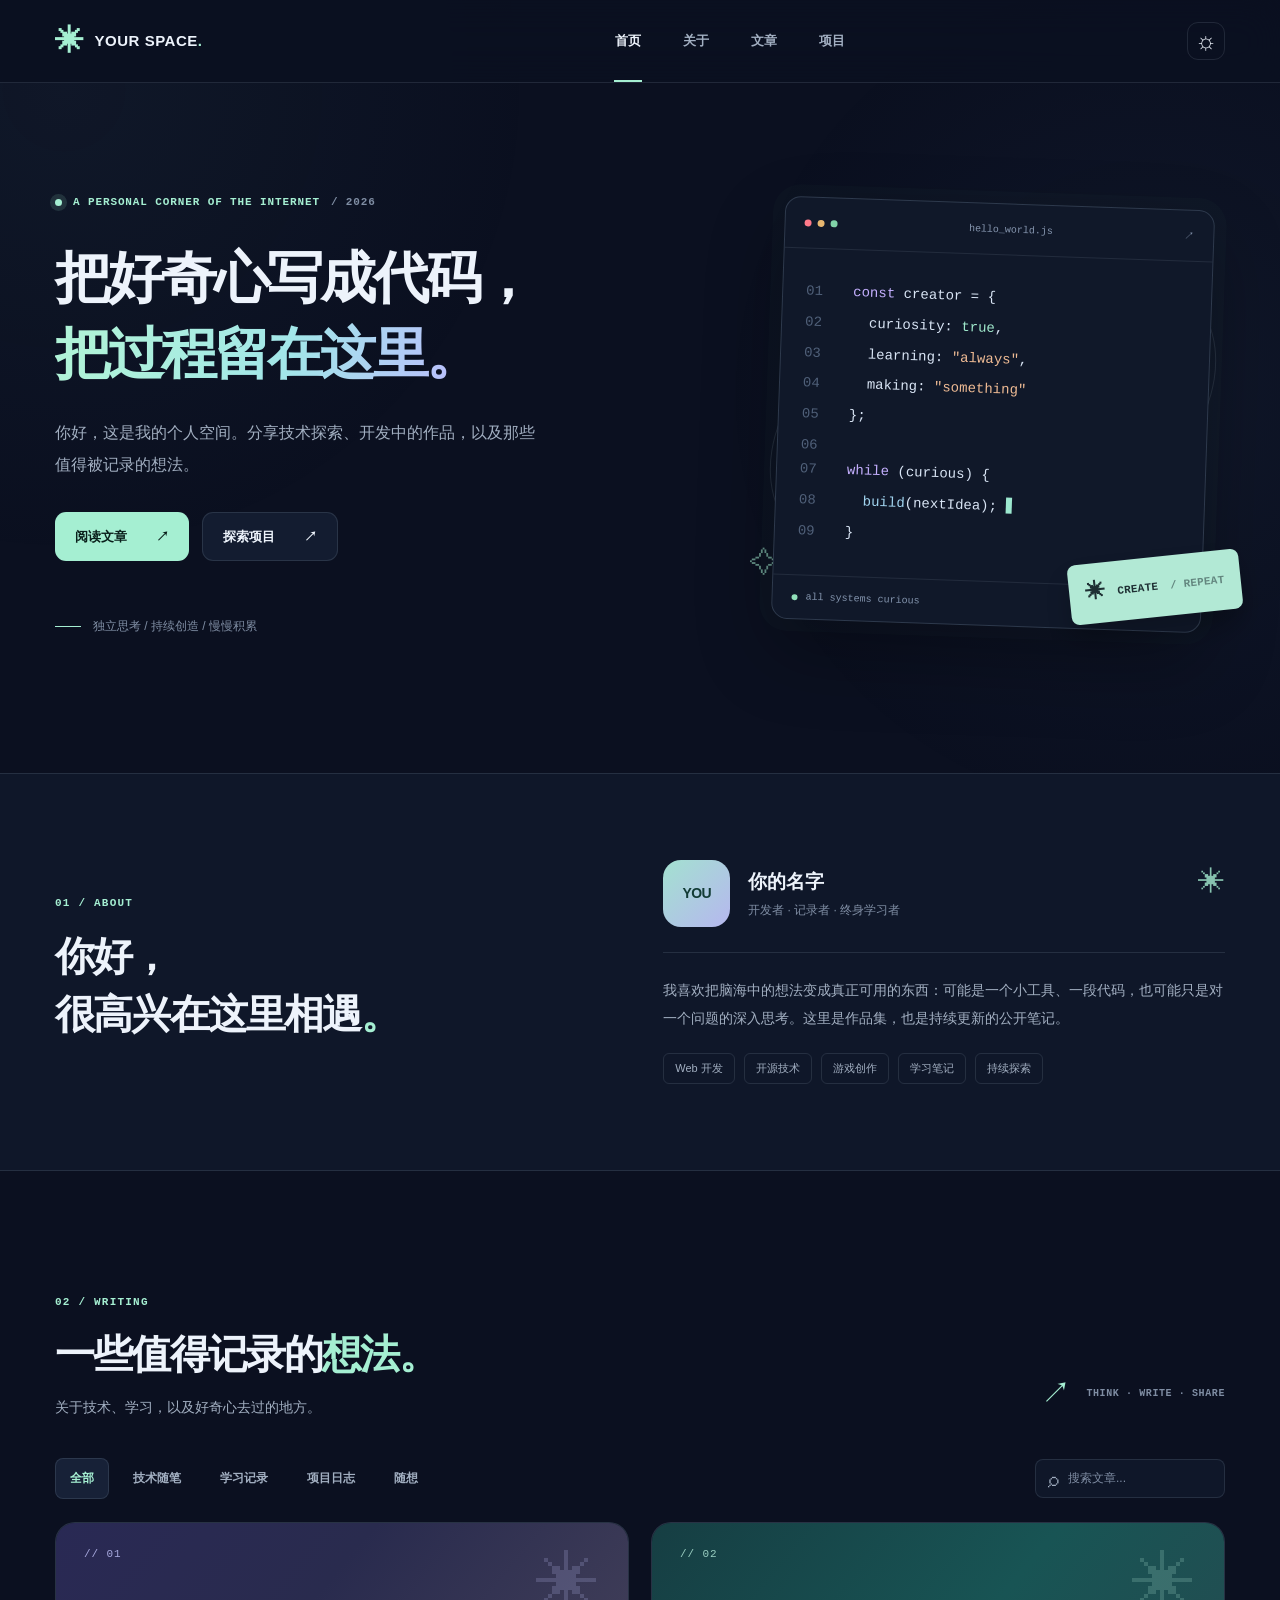
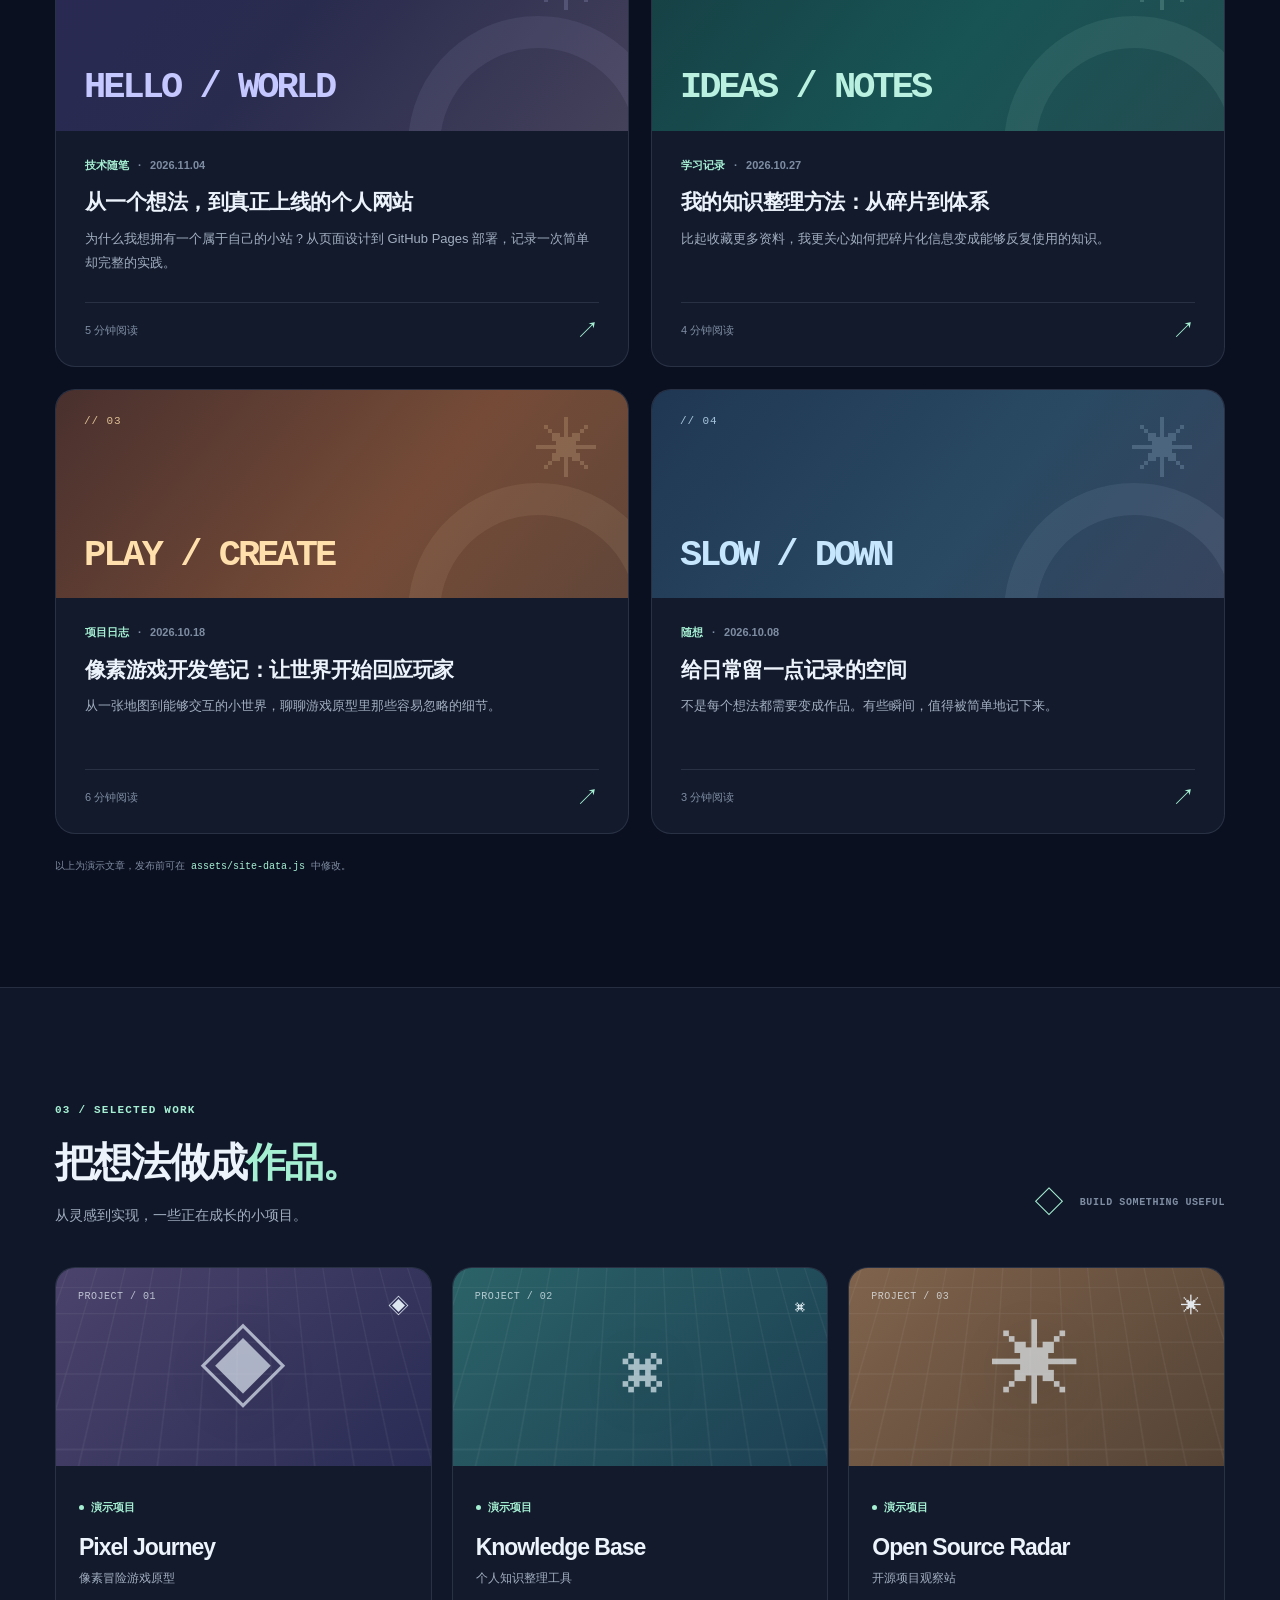
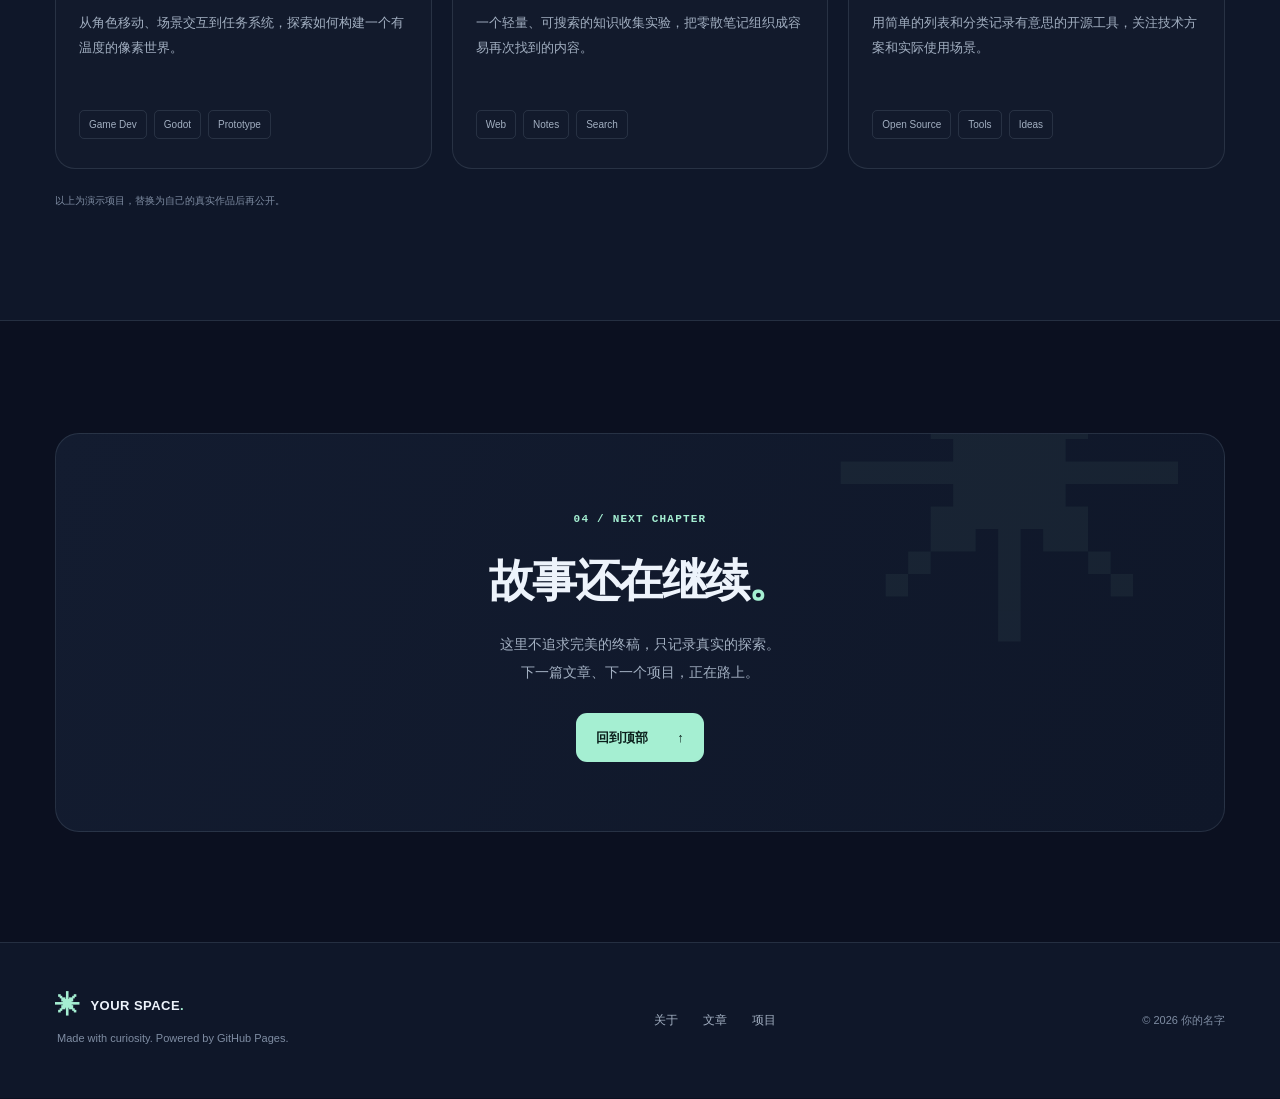
==== index.html @ 2d946878 "Add blog source: index.html" ====
<!doctype html>
<html lang="zh-CN">
<head>
  <meta charset="utf-8">
  <meta name="viewport" content="width=device-width, initial-scale=1">
  <meta name="theme-color" content="#0b1020">
  <meta name="description" content="一个记录技术、项目和日常灵感的个人空间。">
  <title>个人空间 · 记录想法与作品</title>
  <link rel="icon" type="image/svg+xml" href="./favicon.svg">
  <link rel="stylesheet" href="./assets/style.css">
  <script src="./assets/site-data.js" defer></script>
  <script src="./assets/app.js" defer></script>
</head>
<body data-page="home">
  <div class="background-noise" aria-hidden="true"></div>
  <a class="skip-link" href="#main">跳转到内容</a>
  <header class="site-header">
    <div class="container header-inner">
      <a class="brand" href="./" aria-label="返回首页"><span class="brand-mark" aria-hidden="true">✳</span><span data-brand>YOUR SPACE</span><span class="brand-dot">.</span></a>
      <nav class="desktop-nav" aria-label="主导航">
        <a href="#home" class="nav-link active">首页</a>
        <a href="#about" class="nav-link">关于</a>
        <a href="#articles" class="nav-link">文章</a>
        <a href="#projects" class="nav-link">项目</a>
      </nav>
      <div class="header-actions">
        <button class="icon-button theme-toggle" type="button" aria-label="切换深浅主题" title="切换主题"><span class="theme-icon">☼</span></button>
        <button class="icon-button mobile-menu-toggle" type="button" aria-label="展开菜单" aria-expanded="false" aria-controls="mobile-nav"><span class="menu-icon">☰</span></button>
      </div>
    </div>
    <nav class="mobile-nav" id="mobile-nav" aria-label="移动导航" hidden>
      <a href="#home">首页</a><a href="#about">关于</a><a href="#articles">文章</a><a href="#projects">项目</a>
    </nav>
  </header>

  <main id="main">
    <section class="hero container" id="home" aria-labelledby="hero-title">
      <div class="hero-copy">
        <div class="eyebrow"><span class="eyebrow-pulse"></span> A PERSONAL CORNER OF THE INTERNET <span class="eyebrow-dash">/ 2026</span></div>
        <h1 id="hero-title">把好奇心写成代码，<br><span class="hero-gradient">把过程留在这里。</span></h1>
        <p class="hero-description" data-hero-description>你好，这是我的个人空间。分享技术探索、开发中的作品，以及那些值得被记录的想法。</p>
        <div class="hero-ctas"><a class="button button-primary" href="#articles">阅读文章 <span aria-hidden="true">↗</span></a><a class="button button-quiet" href="#projects">探索项目 <span aria-hidden="true">↗</span></a></div>
        <div class="hero-footnote"><span class="line-accent" aria-hidden="true"></span><span>独立思考 / 持续创造 / 慢慢积累</span></div>
      </div>
      <div class="hero-art" aria-label="个人工作台的装饰插画">
        <div class="orbit orbit-one"></div><div class="orbit orbit-two"></div>
        <div class="floating-symbol symbol-one" aria-hidden="true">✦</div><div class="floating-symbol symbol-two" aria-hidden="true">✧</div>
        <div class="workspace-card">
          <div class="workspace-top"><span class="window-dots"><i></i><i></i><i></i></span><span>hello_world.js</span><span>↗</span></div>
          <div class="workspace-code" aria-hidden="true"><div><span class="ln">01</span><span class="code-purple">const</span> creator = {</div><div><span class="ln">02</span>&nbsp; curiosity: <span class="code-green">true</span>,</div><div><span class="ln">03</span>&nbsp; learning: <span class="code-orange">"always"</span>,</div><div><span class="ln">04</span>&nbsp; making: <span class="code-orange">"something"</span></div><div><span class="ln">05</span>};</div><div class="code-gap"><span class="ln">06</span></div><div><span class="ln">07</span><span class="code-purple">while</span> (curious) {</div><div><span class="ln">08</span>&nbsp; <span class="code-blue">build</span>(nextIdea); <span class="cursor"></span></div><div><span class="ln">09</span>}</div></div>
          <div class="workspace-bottom"><span class="status-dot"></span> all systems curious <span class="workspace-version">UTF-8 • JS</span></div>
        </div>
        <div class="floating-tag"><span class="floating-tag-glyph">✳</span> CREATE <span class="floating-tag-end">/ REPEAT</span></div>
      </div>
    </section>

    <section class="about-section section-band" id="about" aria-labelledby="about-title"><div class="container about-layout">
      <div class="section-heading-small"><span class="section-number">01 / ABOUT</span><h2 id="about-title">你好，<br>很高兴在这里相遇<span class="punctuation">。</span></h2></div>
      <div class="about-copy"><div class="about-card"><div class="avatar-block" data-avatar aria-hidden="true">YOU</div><div><div class="about-name" data-person-name>你的名字</div><div class="about-role" data-person-role>开发者 · 记录者 · 终身学习者</div></div><span class="about-star" aria-hidden="true">✳</span></div><p data-about-text>我喜欢把脑海中的想法变成真正可用的东西：可能是一个小工具、一段代码，也可能只是对一个问题的深入思考。这里是作品集，也是持续更新的公开笔记。</p><div class="skill-tags" id="skill-tags"></div></div>
    </div></section>

    <section class="section container articles-section" id="articles" aria-labelledby="articles-title">
      <div class="section-top"><div><span class="section-number">02 / WRITING</span><h2 id="articles-title">一些值得记录的<span class="punctuation">想法。</span></h2><p class="section-subtitle">关于技术、学习，以及好奇心去过的地方。</p></div><div class="section-aside"><span class="tiny-icon" aria-hidden="true">↗</span><span>THINK · WRITE · SHARE</span></div></div>
      <div class="article-tools"><div class="filter-group" id="article-filters" aria-label="文章分类筛选"></div><label class="search-box"><span aria-hidden="true">⌕</span><input id="article-search" type="search" placeholder="搜索文章..." aria-label="搜索文章"></label></div>
      <div class="article-grid" id="article-grid" aria-live="polite"></div>
      <p class="empty-message" id="article-empty" hidden>暂时没有符合条件的文章，试试其他关键词。</p>
      <p class="demo-notice">以上为演示文章，发布前可在 <code>assets/site-data.js</code> 中修改。</p>
    </section>

    <section class="projects-section section-band" id="projects" aria-labelledby="projects-title"><div class="container">
      <div class="section-top"><div><span class="section-number">03 / SELECTED WORK</span><h2 id="projects-title">把想法做成<span class="punctuation">作品。</span></h2><p class="section-subtitle">从灵感到实现，一些正在成长的小项目。</p></div><div class="section-aside"><span class="tiny-icon" aria-hidden="true">◇</span><span>BUILD SOMETHING USEFUL</span></div></div>
      <div class="project-grid" id="project-grid"></div>
      <p class="demo-notice">以上为演示项目，替换为自己的真实作品后再公开。</p>
    </div></section>

    <section class="closing-section container" aria-labelledby="closing-title"><div class="closing-card"><div class="closing-decoration" aria-hidden="true">✳</div><span class="section-number">04 / NEXT CHAPTER</span><h2 id="closing-title">故事还在继续<span class="punctuation">。</span></h2><p>这里不追求完美的终稿，只记录真实的探索。<br>下一篇文章、下一个项目，正在路上。</p><a href="#home" class="button button-primary">回到顶部 <span aria-hidden="true">↑</span></a></div></section>
  </main>
  <footer class="site-footer"><div class="container footer-inner"><div><a class="brand footer-brand" href="./"><span class="brand-mark" aria-hidden="true">✳</span><span data-brand>YOUR SPACE</span><span class="brand-dot">.</span></a><p>Made with curiosity. Powered by GitHub Pages.</p></div><div class="footer-links"><a href="#about">关于</a><a href="#articles">文章</a><a href="#projects">项目</a><a id="github-link" href="https://github.com" target="_blank" rel="noopener noreferrer" hidden>GitHub ↗</a></div><span class="copyright" id="copyright">© 2026</span></div></footer>
</body>
</html>
---- assets/style.css ----
/*
 * YOUR SPACE — 纯 HTML/CSS/JS 的响应式个人博客模板。
 * 不依赖 CDN、字体服务、前端框架或数据库。
 */
:root {
  color-scheme: dark;
  --bg: #0b1020;
  --surface: #0f1729;
  --surface-2: #131c30;
  --surface-3: #172137;
  --card: #121a2c;
  --card-hover: #19243a;
  --line: rgba(191, 211, 232, .125);
  --text: #edf3fb;
  --muted: #a2afc1;
  --muted-2: #7f8da3;
  --accent: #a5efd2;
  --accent-strong: #79ddb9;
  --accent-text: #0a1f1b;
  --shadow: rgba(2, 6, 23, .4);
  --radius: 20px;
  --container: 1170px;
  --body-font: -apple-system, BlinkMacSystemFont, 'Segoe UI', 'PingFang SC', 'Microsoft YaHei', sans-serif;
  --mono-font: ui-monospace, SFMono-Regular, 'SF Mono', Menlo, Monaco, Consolas, 'Liberation Mono', monospace;
}
:root[data-theme='light'] {
  color-scheme: light;
  --bg: #f7f9fc;
  --surface: #eff3f8;
  --surface-2: #e9eef5;
  --surface-3: #dee7f0;
  --card: #ffffff;
  --card-hover: #f8fcfc;
  --line: rgba(28, 51, 75, .13);
  --text: #192539;
  --muted: #58677b;
  --muted-2: #758399;
  --accent: #197f65;
  --accent-strong: #16795e;
  --accent-text: #ffffff;
  --shadow: rgba(40, 64, 94, .1);
}
*, *::before, *::after { box-sizing: border-box; }
html { scroll-behavior: smooth; scroll-padding-top: 92px; }
body { margin: 0; min-width: 320px; background: var(--bg); color: var(--text); font-family: var(--body-font); font-size: 16px; line-height: 1.7; -webkit-font-smoothing: antialiased; }
::selection { background: var(--accent); color: var(--accent-text); }
a { color: inherit; text-decoration: none; }
a:focus-visible, button:focus-visible, input:focus-visible { outline: 2px solid var(--accent-strong); outline-offset: 4px; }
button, input { font: inherit; }
button { cursor: pointer; }
[hidden] { display: none !important; }
.container { width: min(var(--container), calc(100% - 76px)); margin-inline: auto; }
.background-noise { position: fixed; inset: 0; pointer-events: none; background-image: radial-gradient(circle at 5% 10%, rgba(76, 120, 148, .075), transparent 32%), radial-gradient(circle at 90% 44%, rgba(80, 108, 155, .075), transparent 34%); z-index: -1; }
.skip-link { position: absolute; left: 12px; top: -70px; padding: 8px 14px; border-radius: 8px; background: var(--accent); color: var(--accent-text); z-index: 100; }
.skip-link:focus { top: 10px; }

/* Header */
.site-header { position: sticky; top: 0; z-index: 50; border-bottom: 1px solid var(--line); background: color-mix(in srgb, var(--bg) 88%, transparent); backdrop-filter: blur(18px); -webkit-backdrop-filter: blur(18px); }
.header-inner { height: 82px; display: flex; align-items: center; justify-content: space-between; }
.brand { display: inline-flex; align-items: center; gap: 9px; font-size: 15px; font-weight: 820; letter-spacing: .035em; white-space: nowrap; }
.brand-mark { display: inline-flex; align-items: center; justify-content: center; font-size: 29px; color: var(--accent); line-height: 1; margin-right: 1px; }
.brand-dot { color: var(--accent); margin-left: -9px; }
.desktop-nav { display: flex; align-items: center; gap: 40px; margin-left: 70px; }
.nav-link { position: relative; display: inline-block; padding: 29px 1px; color: var(--muted); font-size: 13px; font-weight: 600; transition: color .2s; }
.nav-link:hover, .nav-link.active { color: var(--text); }
.nav-link.active::after { content: ''; position: absolute; bottom: -1px; left: 0; right: 0; height: 2px; background: var(--accent); }
.header-actions { display: flex; align-items: center; gap: 8px; }
.icon-button { background: transparent; color: var(--text); width: 38px; height: 38px; border: 1px solid var(--line); border-radius: 11px; display: inline-flex; justify-content: center; align-items: center; transition: background .2s, transform .2s; }
.icon-button:hover { background: var(--surface-3); transform: translateY(-1px); }
.theme-icon { font-size: 24px; line-height: 1; }
.mobile-menu-toggle { display: none; }
.mobile-nav { padding: 14px 38px 24px; border-top: 1px solid var(--line); background: var(--bg); }
.mobile-nav a { display: block; padding: 10px 4px; font-size: 14px; color: var(--muted); }
.mobile-nav a:hover { color: var(--text); }

/* Hero */
.hero { display: grid; grid-template-columns: minmax(0, 1.17fr) minmax(340px, .83fr); gap: 50px; align-items: center; padding-top: 104px; padding-bottom: 130px; min-height: 690px; }
.hero-copy { position: relative; z-index: 2; }
.eyebrow, .section-number, .section-aside, .project-index, .workspace-top, .workspace-bottom, .floating-tag, .demo-notice { font-family: var(--mono-font); }
.eyebrow { display: flex; align-items: center; gap: 11px; color: var(--accent); font-size: 11px; font-weight: 700; letter-spacing: .08em; white-space: nowrap; }
.eyebrow-pulse { width: 7px; height: 7px; flex: 0 0 auto; border-radius: 50%; background: var(--accent); box-shadow: 0 0 0 5px color-mix(in srgb, var(--accent) 13%, transparent); }
.eyebrow-dash { color: var(--muted-2); }
h1, h2, h3, p { margin-top: 0; }
.hero h1 { font-size: clamp(38px, 4.35vw, 64px); line-height: 1.36; letter-spacing: -.055em; font-weight: 820; margin: 29px 0 25px; white-space: nowrap; }
.hero-gradient { background: linear-gradient(105deg, #b0f3d8 8%, #a2e6e9 55%, #bdb9ff 100%); -webkit-background-clip: text; background-clip: text; color: transparent; }
:root[data-theme='light'] .hero-gradient { background-image: linear-gradient(105deg, #137c5d, #197f9b 55%, #675ed8); }
.hero-description { max-width: 495px; font-size: 16px; line-height: 2; color: var(--muted); margin-bottom: 31px; }
.hero-ctas { display: flex; gap: 13px; flex-wrap: wrap; }
.button { display: inline-flex; gap: 29px; align-items: center; justify-content: center; min-height: 49px; padding: 0 20px; border-radius: 11px; font-size: 13px; font-weight: 750; white-space: nowrap; transition: transform .2s, background .2s, border-color .2s, box-shadow .2s; }
.button:hover { transform: translateY(-2px); }
.button-primary { background: var(--accent); color: var(--accent-text); }
.button-primary:hover { background: var(--accent-strong); box-shadow: 0 8px 30px color-mix(in srgb, var(--accent) 12%, transparent); }
.button-quiet { background: var(--surface-2); border: 1px solid var(--line); color: var(--text); }
.button-quiet:hover { background: var(--surface-3); }
.hero-footnote { display: flex; align-items: center; gap: 12px; color: var(--muted-2); font-size: 12px; margin-top: 55px; }
.line-accent { width: 26px; height: 1px; background: var(--accent); }
.hero-art { position: relative; min-height: 400px; display: flex; align-items: center; justify-content: center; isolation: isolate; }
.orbit { position: absolute; border: 1px solid var(--line); transform: rotate(-24deg); border-radius: 50%; pointer-events: none; }
.orbit-one { width: 470px; height: 300px; }
.orbit-two { width: 380px; height: 430px; transform: rotate(43deg); border-color: color-mix(in srgb, var(--accent) 9%, transparent); }
.floating-symbol { position: absolute; color: var(--accent); font-size: 29px; opacity: .6; }
.symbol-one { top: 18px; right: 10px; }
.symbol-two { bottom: 38px; left: -10px; }
.workspace-card { position: relative; z-index: 1; width: 100%; max-width: 430px; overflow: hidden; border: 1px solid rgba(185, 212, 238, .18); border-radius: 16px; background: #101829; box-shadow: 0 32px 75px rgba(0, 0, 0, .3), 0 0 0 12px rgba(159, 229, 201, .018); transform: rotate(2deg); }
.workspace-top { height: 51px; display: flex; justify-content: space-between; align-items: center; padding: 0 19px; color: #8797b0; font-size: 10px; border-bottom: 1px solid rgba(196, 213, 236, .1); }
.window-dots { display: inline-flex; gap: 6px; }
.window-dots i { width: 7px; height: 7px; background: #ff7a8a; border-radius: 50%; }
.window-dots i:nth-child(2) { background: #e7b770; }.window-dots i:nth-child(3) { background: #81d3a8; }
.workspace-code { padding: 27px 23px 29px; font-family: var(--mono-font); font-size: clamp(11px, 1.12vw, 14px); color: #d9e5f5; line-height: 2.2; white-space: nowrap; }
.workspace-code .ln { display: inline-block; width: 36px; margin-right: 11px; color: #506079; user-select: none; }
.code-purple { color: #c5b0ff; }.code-green { color: #a0e9cc; }.code-orange { color: #efbb94; }.code-blue { color: #a2d5f0; }
.code-gap { height: 24px; }
.cursor { display: inline-block; width: 6px; height: 16px; vertical-align: -3px; background: #9ce8cf; animation: blink 1.15s step-end infinite; }
@keyframes blink { 50% { opacity: 0; } }
.workspace-bottom { display: flex; gap: 8px; align-items: center; padding: 13px 19px; border-top: 1px solid rgba(196, 213, 236, .1); font-size: 10px; color: #8495ae; }
.status-dot { width: 6px; height: 6px; border-radius: 50%; background: #91e0ba; }
.workspace-version { margin-left: auto; }
.floating-tag { position: absolute; right: -16px; bottom: 10px; display: flex; gap: 12px; align-items: center; z-index: 3; padding: 13px 16px; color: #1e2f33; background: #b2e9d5; border-radius: 8px; font-size: 11px; font-weight: 800; letter-spacing: .02em; box-shadow: 0 16px 24px rgba(0, 0, 0, .2); transform: rotate(-6deg); }
.floating-tag-glyph { font-size: 20px; }.floating-tag-end { opacity: .53; }

/* Sections */
.section-band { background: var(--surface); border-top: 1px solid var(--line); border-bottom: 1px solid var(--line); }
.section { padding-top: 115px; padding-bottom: 112px; }
.section-number { color: var(--accent); font-size: 11px; font-weight: 800; letter-spacing: .11em; }
.section-top { display: flex; justify-content: space-between; align-items: end; gap: 18px; margin-bottom: 39px; }
.section-top h2, .section-heading-small h2 { font-size: clamp(30px, 3.15vw, 43px); font-weight: 810; letter-spacing: -.045em; line-height: 1.46; margin: 12px 0; }
.punctuation { color: var(--accent); }
.section-subtitle { font-size: 14px; color: var(--muted); margin: 8px 0 0; }
.section-aside { display: inline-flex; align-items: center; gap: 15px; padding-bottom: 11px; font-size: 10px; font-weight: 700; letter-spacing: .06em; color: var(--muted-2); white-space: nowrap; }
.tiny-icon { font-size: 30px; font-family: var(--body-font); color: var(--accent); font-weight: 300; line-height: 1; }

/* About */
.about-section { padding: 86px 0; }
.about-layout { display: grid; grid-template-columns: .95fr 1.05fr; gap: 100px; align-items: center; }
.about-card { display: flex; align-items: center; gap: 18px; padding-bottom: 25px; margin-bottom: 23px; border-bottom: 1px solid var(--line); }
.avatar-block { width: 67px; height: 67px; display: grid; place-items: center; border-radius: 18px; background: linear-gradient(135deg, #a3e1d0, #b6b7ef); color: #123b35; font-size: 14px; font-weight: 900; letter-spacing: -.04em; }
.about-name { font-size: 19px; font-weight: 770; margin-bottom: 2px; }
.about-role { font-size: 12px; color: var(--muted-2); }
.about-star { margin-left: auto; align-self: start; font-size: 27px; color: var(--accent); opacity: .8; }
.about-copy > p { color: var(--muted); line-height: 2.03; font-size: 14px; margin-bottom: 20px; }
.skill-tags { display: flex; gap: 9px; flex-wrap: wrap; }
.skill-tag { padding: 5px 11px; border: 1px solid var(--line); color: var(--muted); border-radius: 6px; font-size: 11px; }

/* Articles */
.article-tools { display: flex; align-items: center; justify-content: space-between; gap: 15px; padding-bottom: 23px; }
.filter-group { display: flex; flex-wrap: wrap; gap: 9px; }
.filter-button { padding: 9px 14px; border: 1px solid transparent; border-radius: 8px; color: var(--muted); background: transparent; font-size: 12px; font-weight: 700; transition: background .2s, color .2s; }
.filter-button:hover { color: var(--text); }
.filter-button.active { background: var(--surface-3); color: var(--accent); border-color: var(--line); }
.search-box { display: flex; align-items: center; gap: 7px; min-width: 190px; padding: 7px 12px; background: var(--surface); border: 1px solid var(--line); border-radius: 8px; color: var(--muted); }
.search-box > span { font-size: 21px; line-height: 1; }
.search-box input { width: 145px; border: none; background: transparent; color: var(--text); font-size: 12px; outline: none; }
.search-box input::placeholder { color: var(--muted-2); }
.search-box:focus-within { outline: 1px solid var(--accent); }
.article-grid { display: grid; grid-template-columns: repeat(2, minmax(0, 1fr)); gap: 22px; }
.article-card { display: block; overflow: hidden; border: 1px solid var(--line); border-radius: var(--radius); background: var(--card); transition: transform .25s, border-color .25s, box-shadow .25s; }
.article-card:hover { transform: translateY(-5px); border-color: color-mix(in srgb, var(--accent) 38%, transparent); box-shadow: 0 18px 30px var(--shadow); }
.article-poster { height: 208px; display: flex; flex-direction: column; justify-content: space-between; padding: 22px 28px; position: relative; overflow: hidden; isolation: isolate; }
.poster-violet { background: linear-gradient(130deg, #292954 0%, #292b4e 43%, #44415a 100%); color: #c5c7ff; }
.poster-mint { background: linear-gradient(130deg, #163e43 0%, #185454 55%, #244c51 100%); color: #b9f0df; }
.poster-orange { background: linear-gradient(130deg, #49302e 0%, #754b37 60%, #614639 100%); color: #ffe0ac; }
.poster-blue { background: linear-gradient(130deg, #203753 0%, #294962 57%, #38445e 100%); color: #c6e6fd; }
.article-poster::after, .post-banner::after { content: ''; position: absolute; width: 260px; height: 260px; right: -40px; bottom: -145px; border: 32px solid currentColor; opacity: .08; border-radius: 50%; transform: rotate(-27deg); }
.poster-code { position: relative; z-index: 1; font-family: var(--mono-font); font-size: 11px; letter-spacing: .08em; opacity: .8; }
.poster-word { position: relative; z-index: 1; font-family: var(--mono-font); font-weight: 800; font-size: clamp(23px, 3vw, 37px); letter-spacing: -.08em; line-height: 1.15; }
.poster-glyph { position: absolute; z-index: 1; top: 29px; right: 28px; font-size: 64px; line-height: 1; opacity: .19; }
.article-card-body { padding: 25px 29px 24px; }
.article-meta { display: flex; align-items: center; gap: 9px; font-size: 11px; font-weight: 650; color: var(--muted-2); }
.article-category { color: var(--accent); font-size: 11px; font-weight: 760; }
.meta-divider { color: var(--muted-2); }
.article-title { font-size: 21px; font-weight: 780; line-height: 1.55; letter-spacing: -.025em; margin: 12px 0 8px; }
.article-excerpt { font-size: 13px; line-height: 1.85; color: var(--muted); margin-bottom: 27px; min-height: 48px; }
.article-card-bottom { display: flex; justify-content: space-between; align-items: center; border-top: 1px solid var(--line); padding-top: 16px; color: var(--muted-2); font-size: 11px; }
.card-arrow { color: var(--accent); font-size: 23px; line-height: 1; transition: transform .2s; }
.article-card:hover .card-arrow { transform: translate(3px, -3px); }
.empty-message { padding: 55px; text-align: center; color: var(--muted); border: 1px dashed var(--line); border-radius: 12px; }
.demo-notice { color: var(--muted-2); font-size: 10px; margin: 24px 0 0; }
.demo-notice code { color: var(--accent); }

/* Projects */
.projects-section { padding: 106px 0 110px; }
.project-grid { display: grid; grid-template-columns: repeat(3, minmax(0, 1fr)); gap: 20px; }
.project-card { position: relative; overflow: hidden; min-width: 0; border: 1px solid var(--line); border-radius: var(--radius); background: var(--card); transition: transform .25s, border-color .25s; }
.project-card:hover { transform: translateY(-5px); border-color: color-mix(in srgb, var(--accent) 35%, transparent); }
.project-card-top { position: absolute; top: 0; left: 0; right: 0; z-index: 2; display: flex; justify-content: space-between; align-items: start; padding: 20px 22px; }
.project-index { color: rgba(240, 250, 255, .7); font-size: 10px; letter-spacing: .05em; }
.project-icon { color: rgba(240, 250, 255, .9); font-size: 21px; }
.project-visual { display: grid; place-items: center; position: relative; height: 198px; isolation: isolate; overflow: hidden; }
.project-purple .project-visual { background: linear-gradient(135deg, #4b436b, #292c55); }
.project-cyan .project-visual { background: linear-gradient(135deg, #2b6368, #1c3f52); }
.project-amber .project-visual { background: linear-gradient(135deg, #80634c, #544335); }
.project-visual-icon { font-size: 90px; line-height: 1; color: rgba(236, 248, 255, .65); z-index: 1; filter: drop-shadow(0 8px 22px rgba(0,0,0,.18)); }
.project-visual-grid { position: absolute; inset: 0; opacity: .12; background-image: linear-gradient(rgba(255,255,255,.45) 1px, transparent 1px), linear-gradient(90deg, rgba(255,255,255,.45) 1px, transparent 1px); background-size: 26px 26px; transform: perspective(150px) rotateX(14deg) scale(1.3); }
.project-detail { padding: 25px 23px 29px; }
.project-status { display: inline-flex; align-items: center; gap: 7px; color: var(--accent); font-size: 11px; font-weight: 700; }
.project-status::before { content: ''; width: 5px; height: 5px; background: var(--accent); border-radius: 50%; }
.project-detail h3 { font-size: 23px; letter-spacing: -.045em; margin: 10px 0 1px; font-weight: 790; }
.project-subtitle { color: var(--muted); font-size: 12px; margin-bottom: 22px; }
.project-description { color: var(--muted); font-size: 13px; line-height: 1.92; min-height: 75px; margin-bottom: 24px; }
.project-tags { display: flex; flex-wrap: wrap; gap: 7px; }
.project-tags span { font-size: 10px; padding: 5px 9px; color: var(--muted); border: 1px solid var(--line); border-radius: 5px; }
.project-link { display: inline-flex; margin-top: 22px; font-size: 12px; font-weight: 800; color: var(--accent); }
.project-link:hover { text-decoration: underline; }

/* Closing */
.closing-section { padding-top: 112px; padding-bottom: 110px; }
.closing-card { position: relative; overflow: hidden; isolation: isolate; border: 1px solid var(--line); background: linear-gradient(115deg, var(--surface-2), var(--surface)); border-radius: 24px; padding: 69px 55px; text-align: center; }
.closing-decoration { position: absolute; z-index: -1; top: -120px; right: 2%; font-size: 360px; color: var(--accent); opacity: .05; line-height: 1; }
.closing-card h2 { font-size: clamp(32px, 3.5vw, 45px); font-weight: 820; letter-spacing: -.04em; margin: 12px 0; }
.closing-card p { color: var(--muted); font-size: 14px; line-height: 2; margin-bottom: 27px; }

/* Footer */
.site-footer { border-top: 1px solid var(--line); background: var(--surface); }
.footer-inner { min-height: 155px; display: flex; align-items: center; gap: 30px; justify-content: space-between; }
.footer-brand { font-size: 13px; }
.footer-brand .brand-mark { font-size: 25px; }
.footer-inner p { font-size: 11px; color: var(--muted-2); margin: 7px 0 0 2px; }
.footer-links { display: flex; flex-wrap: wrap; gap: 25px; font-size: 12px; color: var(--muted); }
.footer-links a:hover { color: var(--accent); }
.copyright { font-size: 11px; white-space: nowrap; color: var(--muted-2); }

/* Article detail */
.article-page { max-width: 980px; padding-top: 48px; padding-bottom: 90px; }
.back-link { color: var(--muted); font-size: 13px; font-weight: 650; }
.back-link:hover { color: var(--accent); }
.post-header { max-width: 740px; margin: 75px auto 38px; }
.post-kicker { display: flex; gap: 10px; align-items: center; font-size: 12px; color: var(--muted-2); }
.post-header h1 { font-size: clamp(35px, 4.2vw, 54px); letter-spacing: -.05em; line-height: 1.4; margin: 21px 0 16px; }
.post-intro { font-size: 16px; color: var(--muted); line-height: 2; }
.post-banner { height: 300px; position: relative; overflow: hidden; border-radius: 20px; display: flex; align-items: end; padding: 35px 48px; }
.post-banner .poster-word { font-size: clamp(40px, 6vw, 73px); }
.post-banner .poster-glyph { font-size: 115px; right: 55px; top: 43px; }
.post-body { max-width: 740px; margin: 59px auto 0; color: var(--text); font-size: 16px; }
.post-body p { color: var(--muted); line-height: 2.17; margin-bottom: 24px; }
.post-body h2 { font-size: 27px; font-weight: 800; margin: 51px 0 18px; letter-spacing: -.035em; }
.post-body h3 { font-size: 21px; margin: 32px 0 10px; }
.post-body blockquote { padding: 11px 0 11px 24px; border-left: 3px solid var(--accent); margin: 34px 0; color: var(--text); font-size: 18px; font-weight: 610; line-height: 1.8; }
.post-list { color: var(--muted); padding-left: 25px; line-height: 2.1; }
.post-list li { padding-left: 4px; }
.post-list li::marker { color: var(--accent); }
.post-callout { padding: 18px 23px; margin: 33px 0; border-radius: 10px; border: 1px solid var(--line); background: var(--surface-2); color: var(--muted); font-size: 13px; }
.post-code { overflow-x: auto; background: #0b1020; color: #b4e9d3; padding: 20px; border: 1px solid var(--line); border-radius: 10px; font-size: 12px; }
.article-bottom { max-width: 740px; margin: 85px auto 0; }
.article-divider { border-top: 1px solid var(--line); margin-bottom: 40px; }
.article-bottom h2 { font-size: 26px; margin: 10px 0 24px; }
.not-found { text-align: center; padding: 105px 0 120px; }
.not-found-code { color: var(--accent); font-size: 80px; font-family: var(--mono-font); font-weight: 800; }
.not-found h1 { font-size: 29px; }
.not-found p { color: var(--muted); }

/* Responsive */
@media (max-width: 1060px) {
  .hero { gap: 30px; grid-template-columns: minmax(0, 1.14fr) minmax(290px, .86fr); }
  .hero h1 { font-size: clamp(37px, 4.3vw, 49px); }
  .workspace-code { font-size: 11px; padding-left: 15px; padding-right: 10px; }
  .workspace-code .ln { width: 25px; margin-right: 9px; }
  .about-layout { gap: 54px; }
  .project-detail { padding-inline: 19px; }
  .project-detail h3 { font-size: 21px; }
}
@media (max-width: 800px) {
  .container { width: min(100% - 42px, var(--container)); }
  .desktop-nav { gap: 23px; margin-left: 0; }
  .hero { grid-template-columns: 1fr; gap: 0; padding-top: 80px; padding-bottom: 83px; }
  .hero h1 { font-size: clamp(38px, 6.5vw, 60px); }
  .hero-art { margin-top: 65px; min-height: 380px; }
  .workspace-card { max-width: 500px; }
  .workspace-code { font-size: 13px; }
  .about-layout { grid-template-columns: 1fr; gap: 23px; }
  .about-section { padding-block: 73px; }
  .section { padding-block: 78px; }
  .projects-section { padding-block: 78px; }
  .project-grid { grid-template-columns: repeat(2, minmax(0, 1fr)); }
  .closing-section { padding-block: 80px; }
  .footer-inner { flex-wrap: wrap; padding-block: 35px; }
  .footer-inner > div:first-child { flex-basis: 100%; }
}
@media (max-width: 600px) {
  .header-inner { height: 67px; }
  .brand { font-size: 13px; }.brand-mark { font-size: 26px; }
  .desktop-nav { display: none; }
  .mobile-menu-toggle { display: inline-flex; }
  .container { width: calc(100% - 36px); }
  .hero { padding-top: 70px; }
  .eyebrow { font-size: 9px; gap: 9px; white-space: normal; }
  .eyebrow-dash { display: none; }
  .hero h1 { font-size: clamp(31px, 7.5vw, 42px); white-space: normal; line-height: 1.48; margin-block: 25px 18px; }
  .hero-description { font-size: 14px; line-height: 1.95; }
  .hero-ctas { gap: 9px; }
  .button { gap: 16px; padding-inline: 15px; font-size: 12px; }
  .hero-footnote { margin-top: 37px; font-size: 11px; }
  .hero-art { margin-top: 40px; min-height: 330px; }
  .orbit-one { width: 320px; height: 250px; }.orbit-two { width: 270px; height: 320px; }
  .workspace-card { max-width: 97%; }
  .workspace-code { font-size: 10px; line-height: 2.2; }
  .workspace-code .ln { width: 23px; margin-right: 4px; }
  .floating-tag { right: -7px; bottom: -4px; padding: 9px 10px; font-size: 9px; gap: 8px; }
  .floating-tag-glyph { font-size: 15px; }
  .section-top { flex-direction: column; align-items: start; gap: 6px; margin-bottom: 27px; }
  .section-top h2, .section-heading-small h2 { font-size: 30px; }
  .section-aside { display: none; }
  .article-tools { align-items: stretch; flex-direction: column; padding-bottom: 20px; }
  .filter-group { gap: 6px; }
  .filter-button { padding: 7px 10px; font-size: 11px; }
  .search-box { width: 100%; }.search-box input { flex: 1; width: auto; }
  .article-grid, .project-grid { grid-template-columns: 1fr; }
  .article-poster { height: 185px; }
  .article-card-body { padding: 23px; }
  .article-title { font-size: 20px; }
  .article-excerpt { margin-bottom: 19px; }
  .project-visual { height: 170px; }
  .project-description { min-height: auto; }
  .about-card { gap: 13px; }.avatar-block { width: 58px; height: 58px; font-size: 12px; }
  .closing-card { padding: 53px 20px; }
  .closing-card h2 { font-size: 30px; }
  .footer-links { gap: 19px; }
  .post-header { margin: 55px auto 27px; }
  .post-banner { height: 205px; padding: 22px; }.post-banner .poster-word { font-size: 40px; }
  .post-banner .poster-glyph { font-size: 72px; right: 17px; top: 21px; }
  .post-body { margin-top: 38px; font-size: 15px; }
  .post-body h2 { font-size: 23px; }
}
@media (prefers-reduced-motion: reduce) {
  *, *::before, *::after { animation-duration: .01ms !important; transition-duration: .01ms !important; scroll-behavior: auto !important; }
}
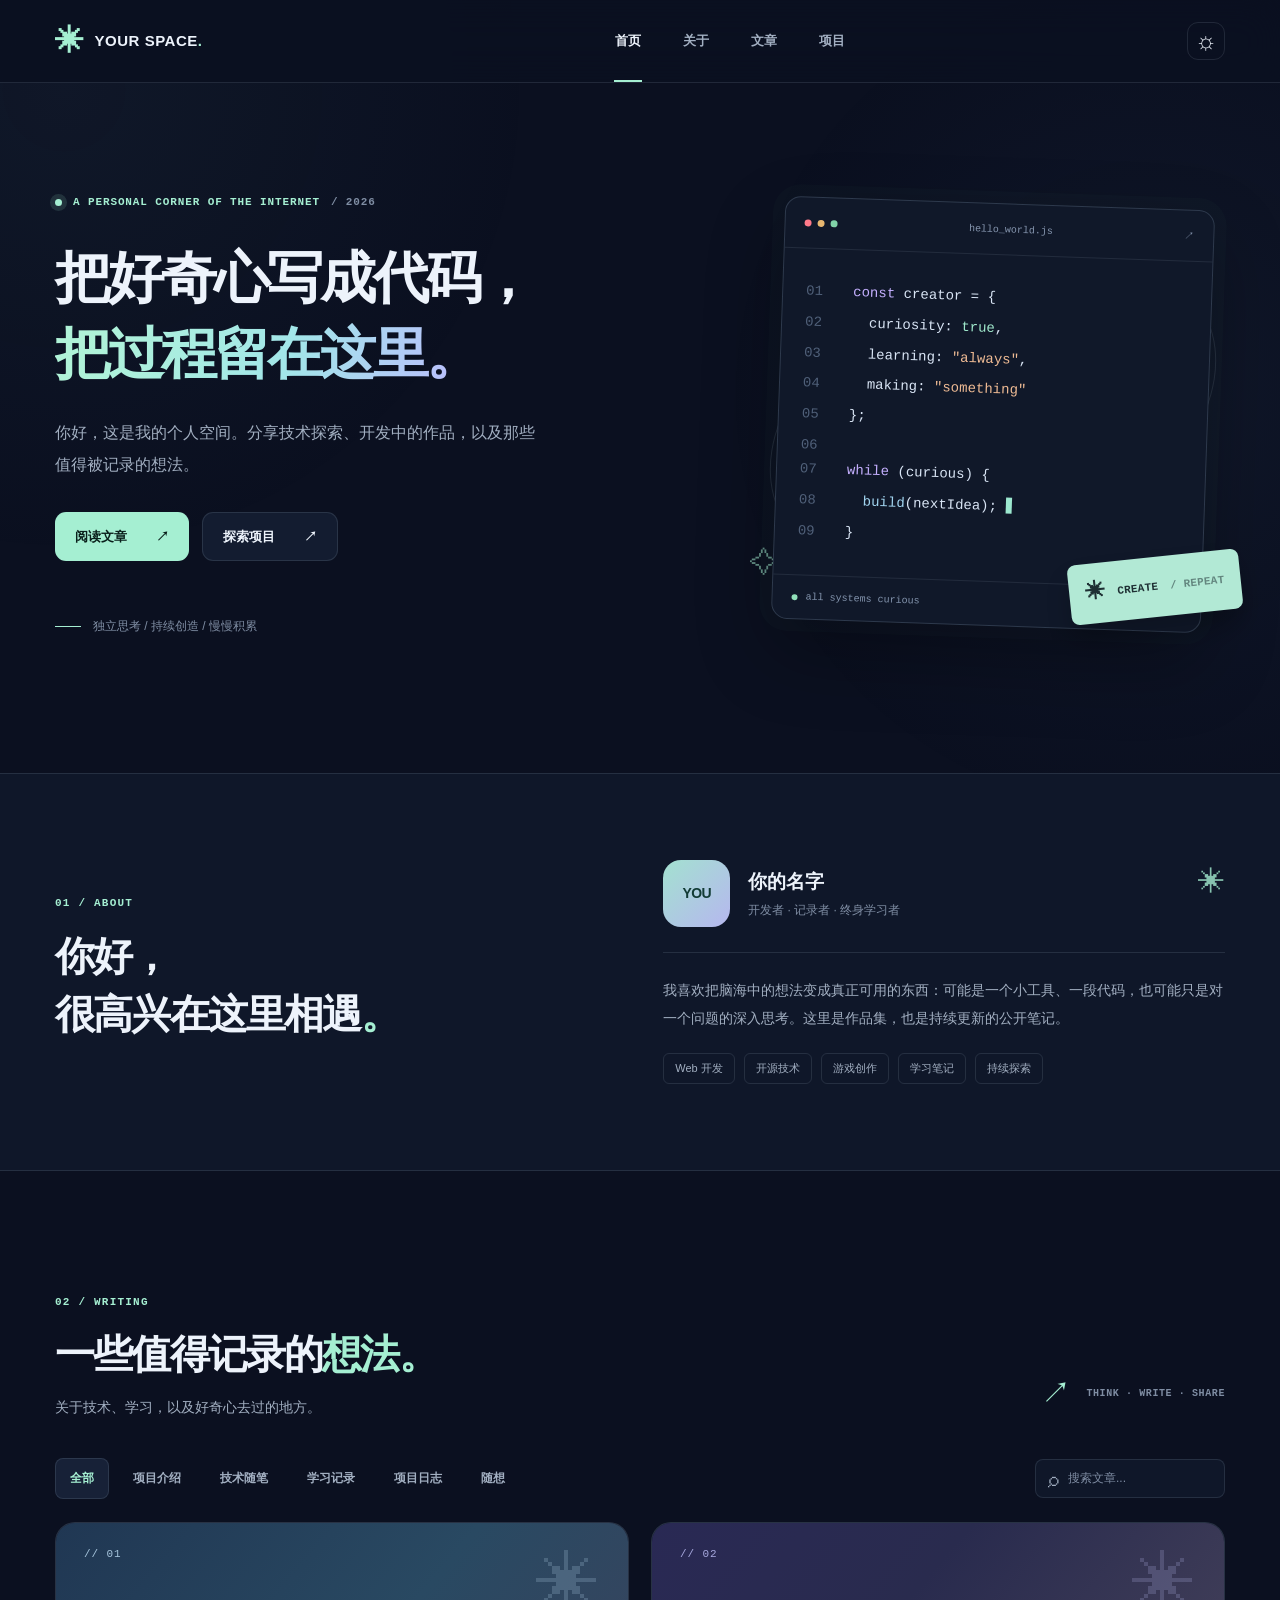
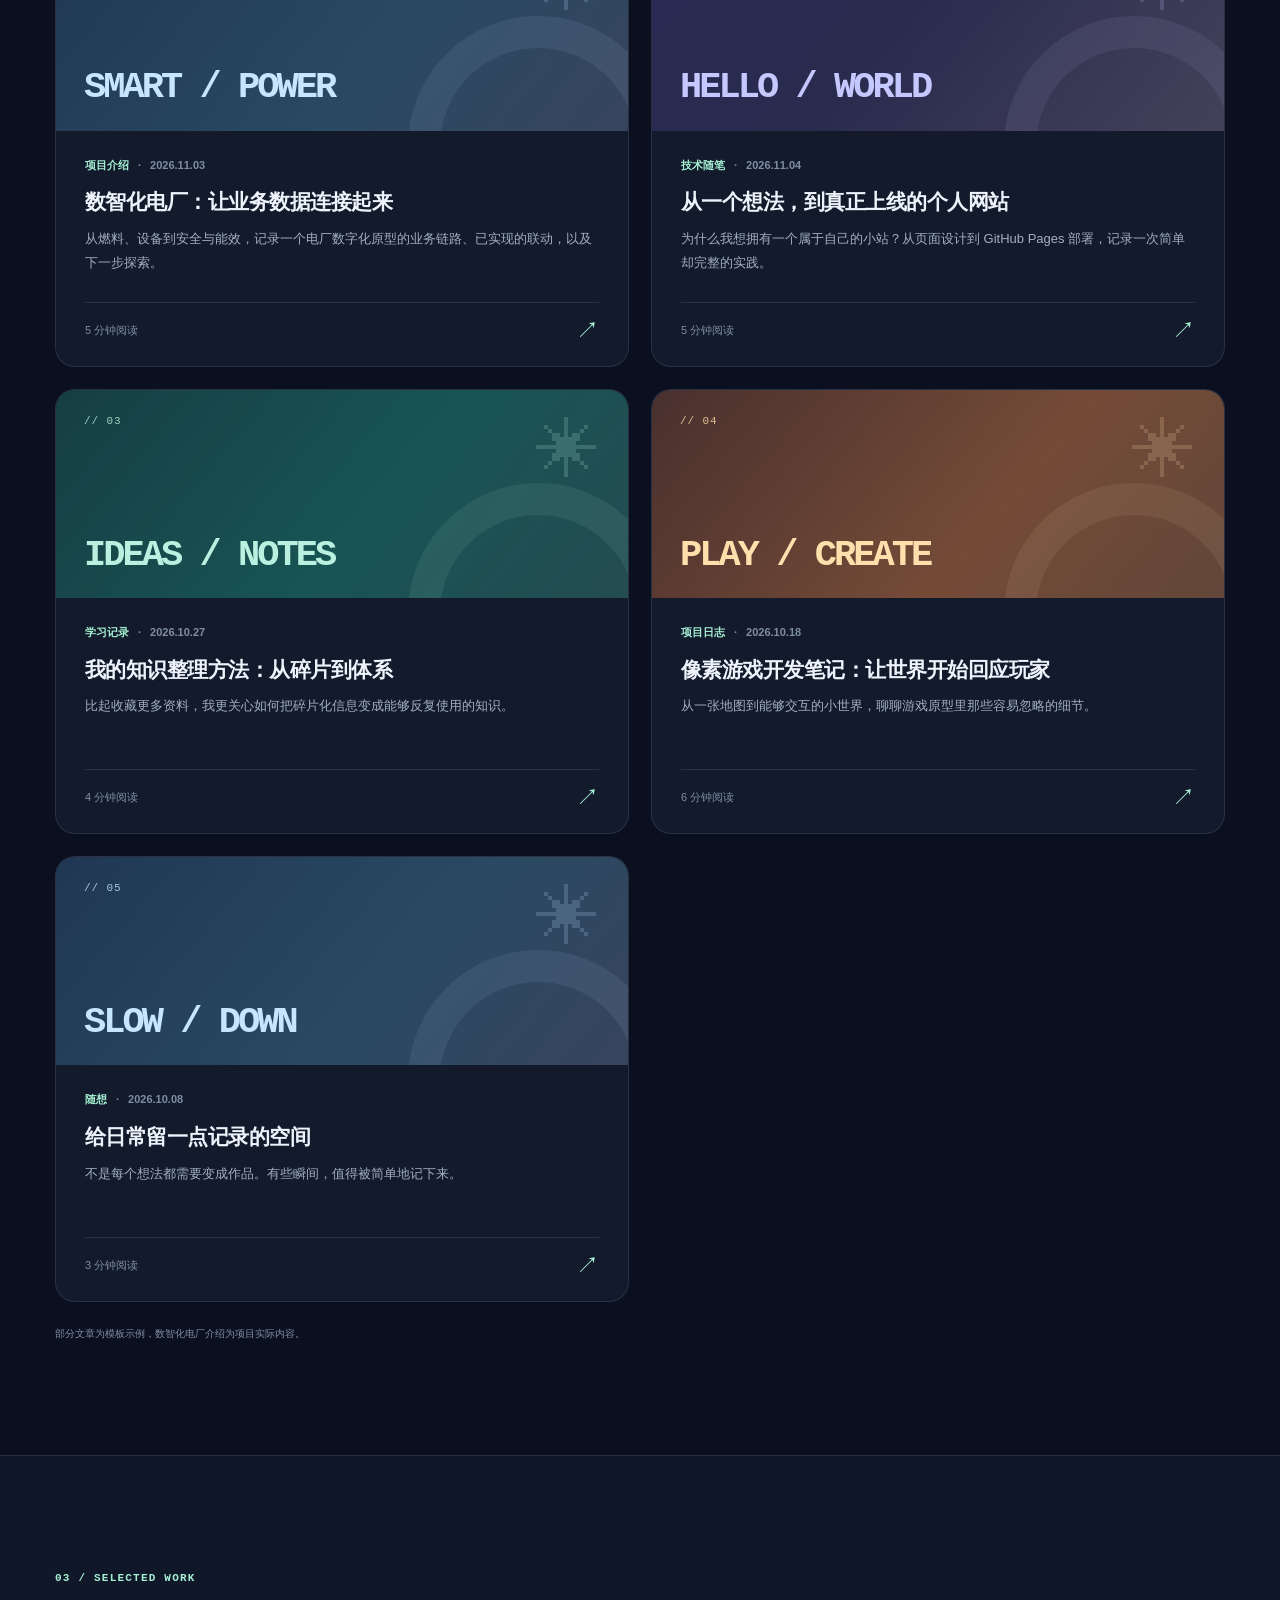
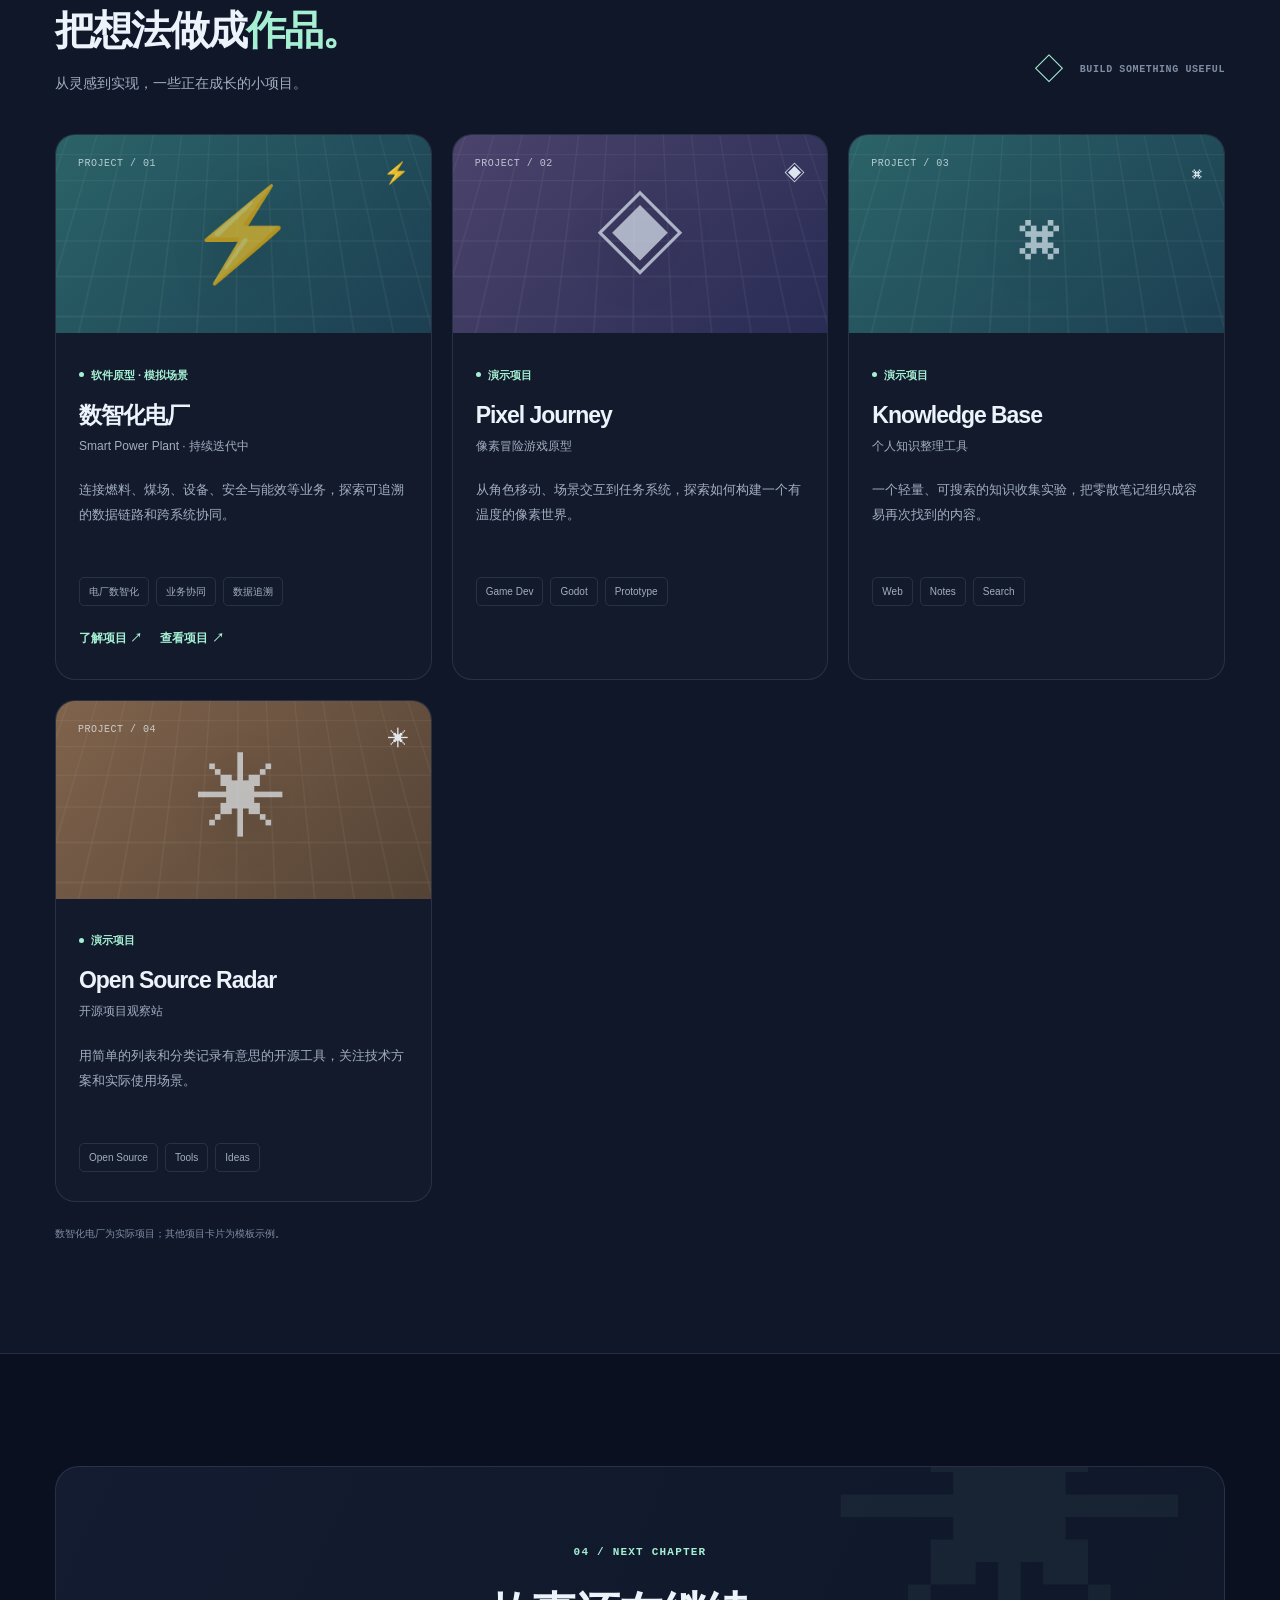
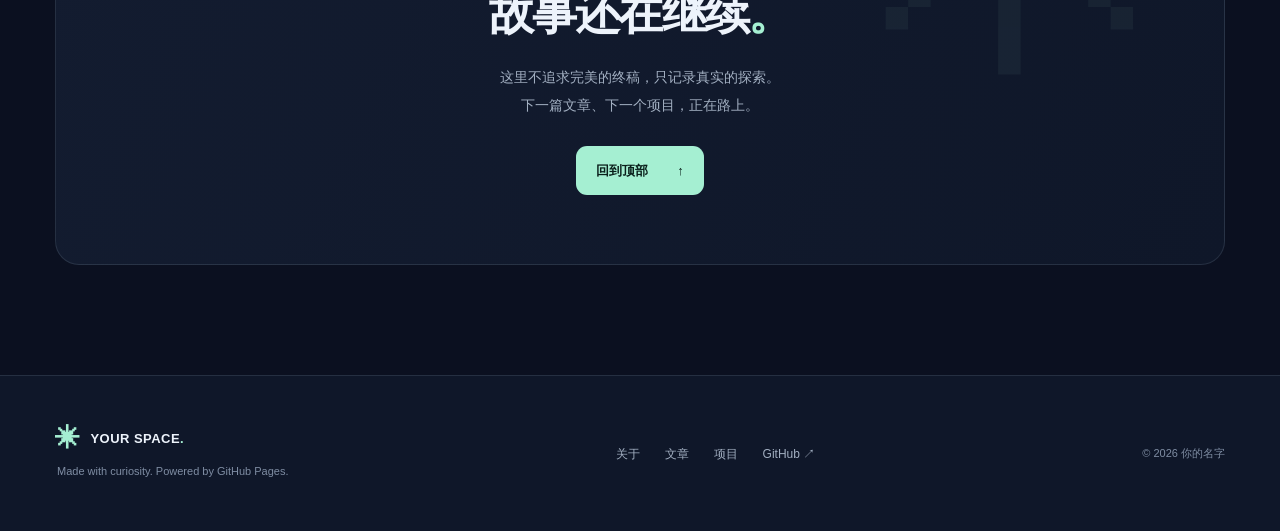
==== commit bee2f589: "feat: showcase smart power plant project" ====
--- a/index.html
+++ b/index.html
@@ -64,13 +64,13 @@
       <div class="article-tools"><div class="filter-group" id="article-filters" aria-label="文章分类筛选"></div><label class="search-box"><span aria-hidden="true">⌕</span><input id="article-search" type="search" placeholder="搜索文章..." aria-label="搜索文章"></label></div>
       <div class="article-grid" id="article-grid" aria-live="polite"></div>
       <p class="empty-message" id="article-empty" hidden>暂时没有符合条件的文章，试试其他关键词。</p>
-      <p class="demo-notice">以上为演示文章，发布前可在 <code>assets/site-data.js</code> 中修改。</p>
+      <p class="demo-notice">部分文章为模板示例，数智化电厂介绍为项目实际内容。</p>
     </section>
 
     <section class="projects-section section-band" id="projects" aria-labelledby="projects-title"><div class="container">
       <div class="section-top"><div><span class="section-number">03 / SELECTED WORK</span><h2 id="projects-title">把想法做成<span class="punctuation">作品。</span></h2><p class="section-subtitle">从灵感到实现，一些正在成长的小项目。</p></div><div class="section-aside"><span class="tiny-icon" aria-hidden="true">◇</span><span>BUILD SOMETHING USEFUL</span></div></div>
       <div class="project-grid" id="project-grid"></div>
-      <p class="demo-notice">以上为演示项目，替换为自己的真实作品后再公开。</p>
+      <p class="demo-notice">数智化电厂为实际项目；其他项目卡片为模板示例。</p>
     </div></section>
 
     <section class="closing-section container" aria-labelledby="closing-title"><div class="closing-card"><div class="closing-decoration" aria-hidden="true">✳</div><span class="section-number">04 / NEXT CHAPTER</span><h2 id="closing-title">故事还在继续<span class="punctuation">。</span></h2><p>这里不追求完美的终稿，只记录真实的探索。<br>下一篇文章、下一个项目，正在路上。</p><a href="#home" class="button button-primary">回到顶部 <span aria-hidden="true">↑</span></a></div></section>
--- a/assets/style.css
+++ b/assets/style.css
@@ -200,6 +200,7 @@
 .project-tags { display: flex; flex-wrap: wrap; gap: 7px; }
 .project-tags span { font-size: 10px; padding: 5px 9px; color: var(--muted); border: 1px solid var(--line); border-radius: 5px; }
 .project-link { display: inline-flex; margin-top: 22px; font-size: 12px; font-weight: 800; color: var(--accent); }
+.project-link + .project-link { margin-left: 18px; }
 .project-link:hover { text-decoration: underline; }
 
 /* Closing */
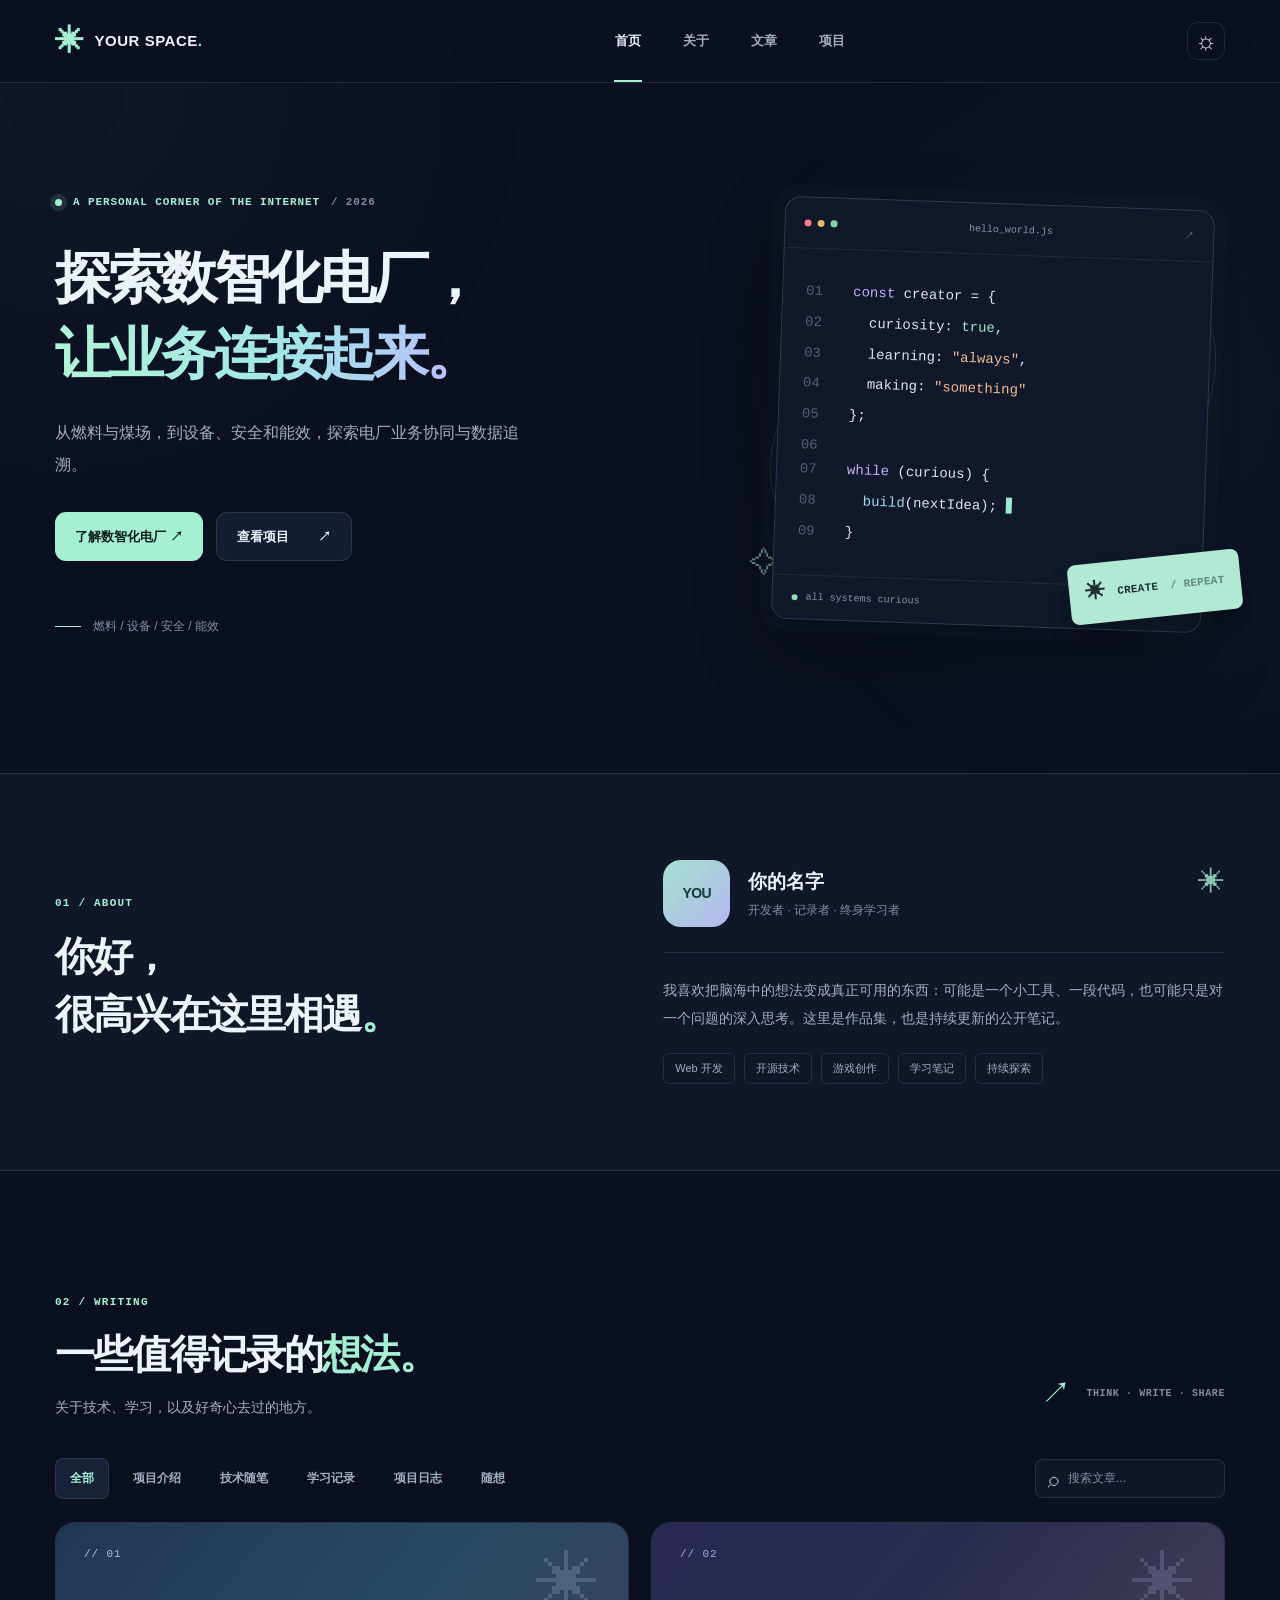
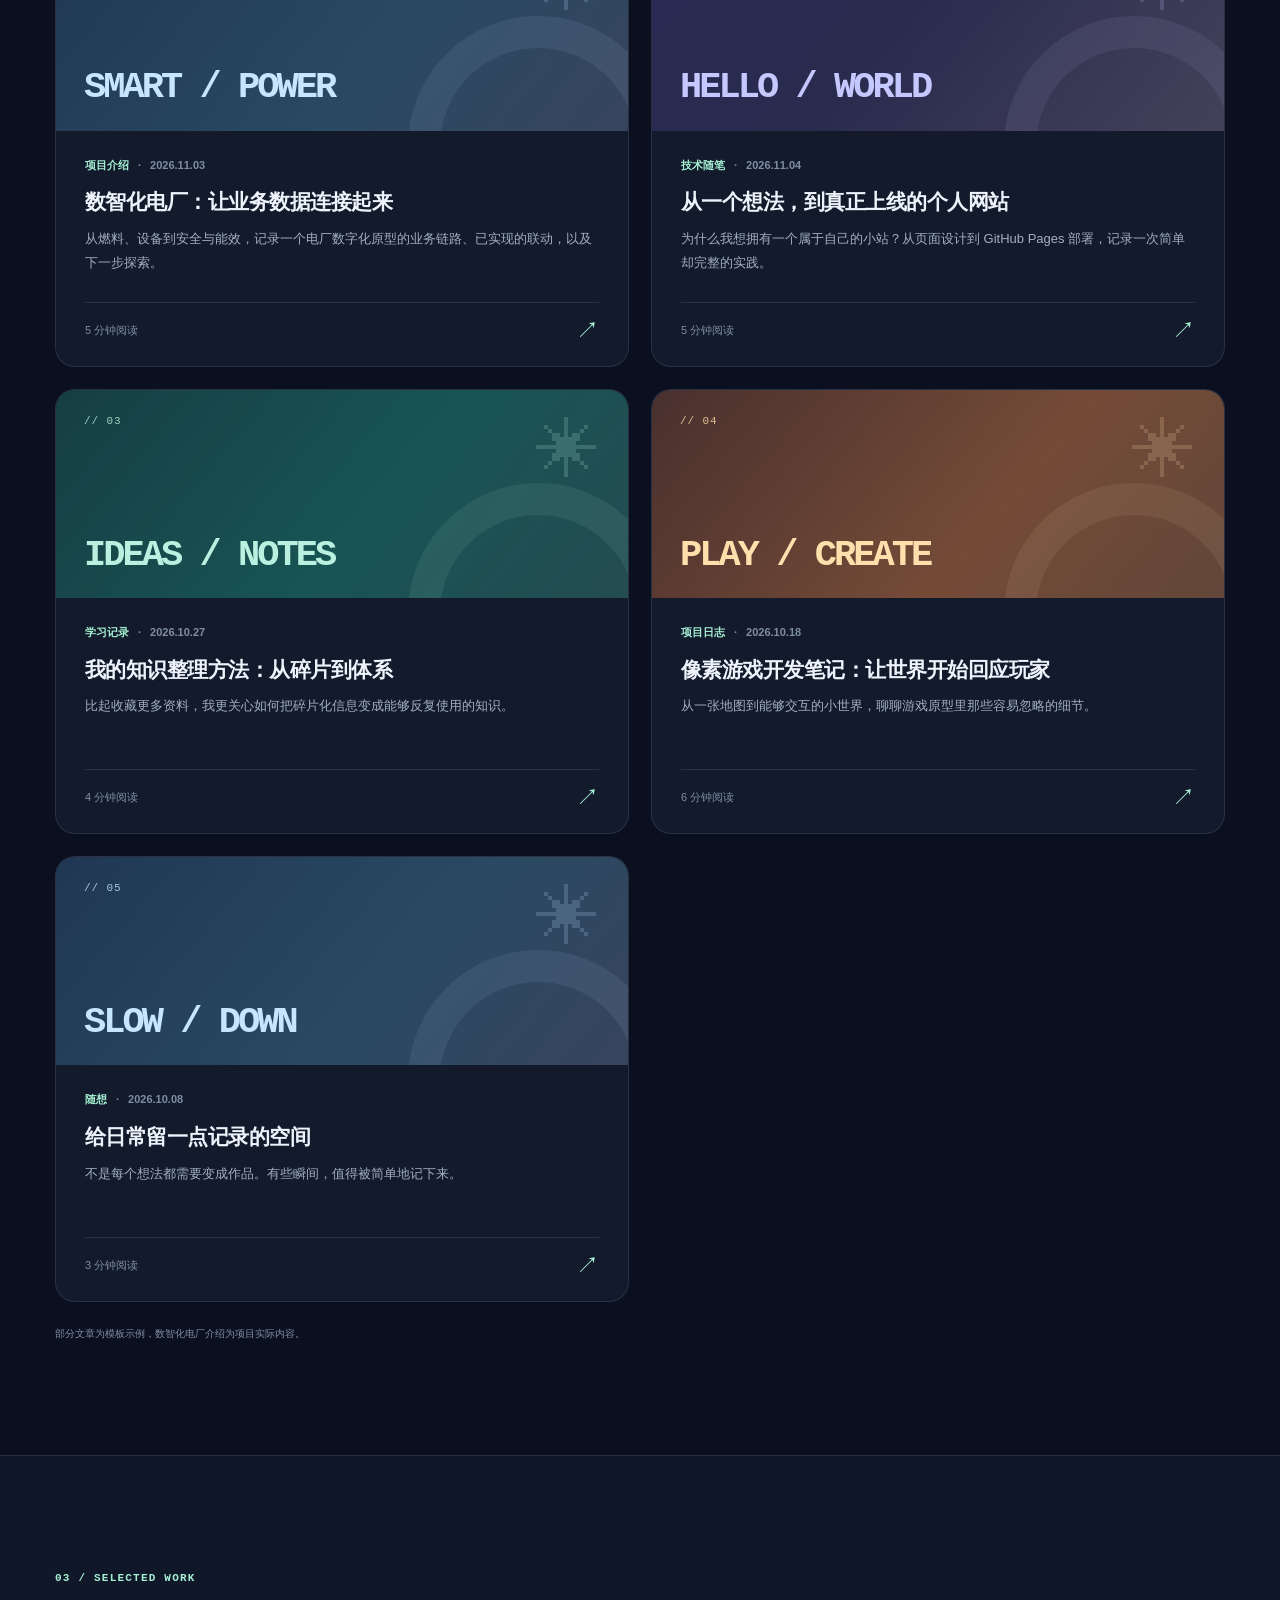
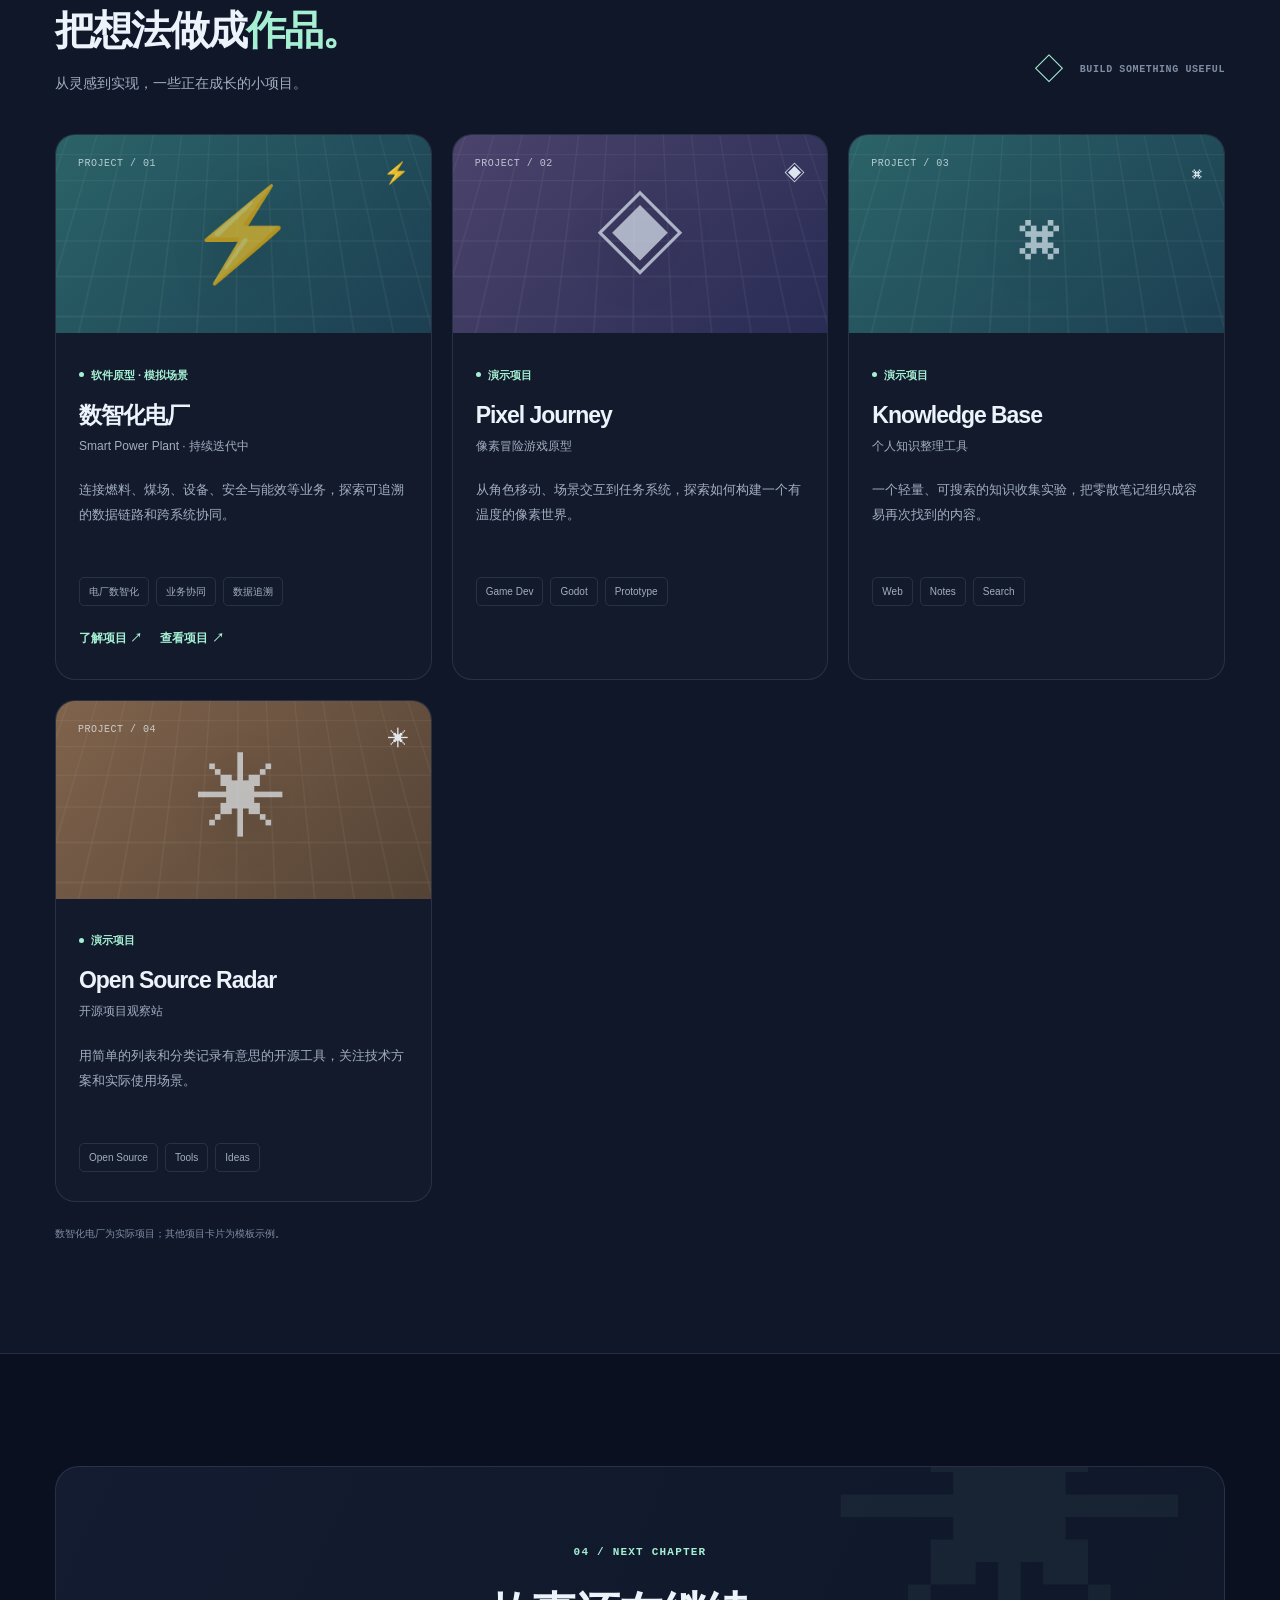
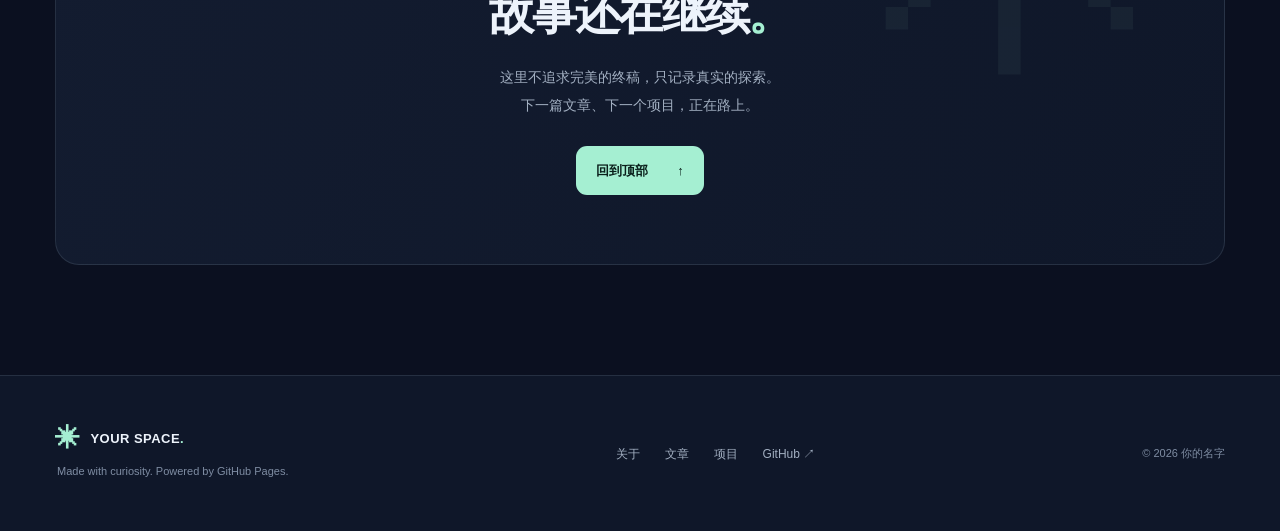
==== commit b7993256: "fix: feature power plant on the homepage" ====
--- a/index.html
+++ b/index.html
@@ -4,12 +4,12 @@
   <meta charset="utf-8">
   <meta name="viewport" content="width=device-width, initial-scale=1">
   <meta name="theme-color" content="#0b1020">
-  <meta name="description" content="一个记录技术、项目和日常灵感的个人空间。">
+  <meta name="description" content="数智化电厂项目：连接燃料、设备、安全与能效的业务探索。">
   <title>个人空间 · 记录想法与作品</title>
   <link rel="icon" type="image/svg+xml" href="./favicon.svg">
-  <link rel="stylesheet" href="./assets/style.css">
-  <script src="./assets/site-data.js" defer></script>
-  <script src="./assets/app.js" defer></script>
+  <link rel="stylesheet" href="./assets/style.css?v=20261103-2">
+  <script src="./assets/site-data.js?v=20261103-2" defer></script>
+  <script src="./assets/app.js?v=20261103-2" defer></script>
 </head>
 <body data-page="home">
   <div class="background-noise" aria-hidden="true"></div>
@@ -37,10 +37,10 @@
     <section class="hero container" id="home" aria-labelledby="hero-title">
       <div class="hero-copy">
         <div class="eyebrow"><span class="eyebrow-pulse"></span> A PERSONAL CORNER OF THE INTERNET <span class="eyebrow-dash">/ 2026</span></div>
-        <h1 id="hero-title">把好奇心写成代码，<br><span class="hero-gradient">把过程留在这里。</span></h1>
-        <p class="hero-description" data-hero-description>你好，这是我的个人空间。分享技术探索、开发中的作品，以及那些值得被记录的想法。</p>
-        <div class="hero-ctas"><a class="button button-primary" href="#articles">阅读文章 <span aria-hidden="true">↗</span></a><a class="button button-quiet" href="#projects">探索项目 <span aria-hidden="true">↗</span></a></div>
-        <div class="hero-footnote"><span class="line-accent" aria-hidden="true"></span><span>独立思考 / 持续创造 / 慢慢积累</span></div>
+        <h1 id="hero-title">探索数智化电厂，<br><span class="hero-gradient">让业务连接起来。</span></h1>
+        <p class="hero-description" data-hero-description>从燃料与煤场，到设备、安全和能效，探索电厂业务协同与数据追溯。</p>
+        <div class="hero-ctas"><a class="button button-primary" href="./article.html?slug=smart-power-plant">了解数智化电厂 ↗</a><a class="button button-quiet" href="#projects">查看项目 <span aria-hidden="true">↗</span></a></div>
+        <div class="hero-footnote"><span class="line-accent" aria-hidden="true"></span><span>燃料 / 设备 / 安全 / 能效</span></div>
       </div>
       <div class="hero-art" aria-label="个人工作台的装饰插画">
         <div class="orbit orbit-one"></div><div class="orbit orbit-two"></div>
--- a/assets/style.css
+++ b/assets/style.css
@@ -291,7 +291,7 @@
   .button { gap: 16px; padding-inline: 15px; font-size: 12px; }
   .hero-footnote { margin-top: 37px; font-size: 11px; }
   .hero-art { margin-top: 40px; min-height: 330px; }
-  .orbit-one { width: 320px; height: 250px; }.orbit-two { width: 270px; height: 320px; }
+  .orbit-one { width: 270px; height: 220px; }.orbit-two { width: 230px; height: 240px; }
   .workspace-card { max-width: 97%; }
   .workspace-code { font-size: 10px; line-height: 2.2; }
   .workspace-code .ln { width: 23px; margin-right: 4px; }
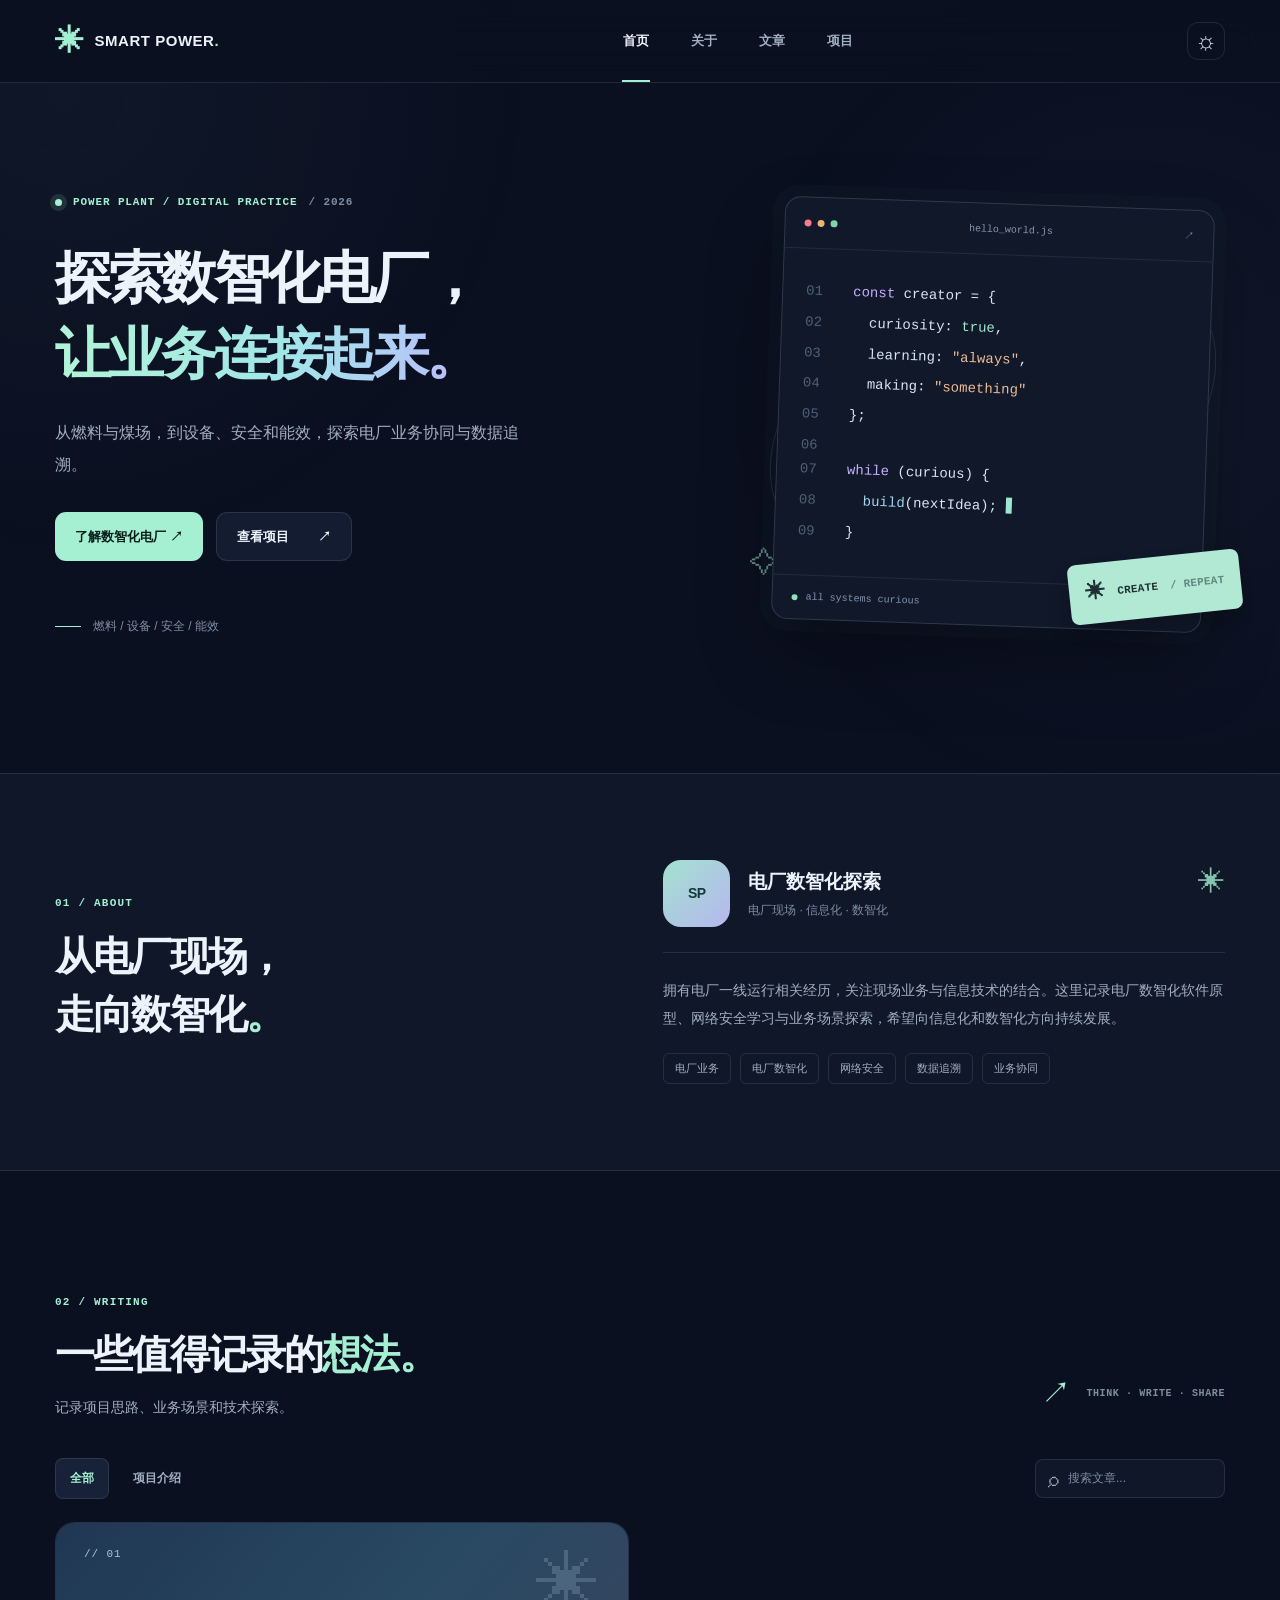
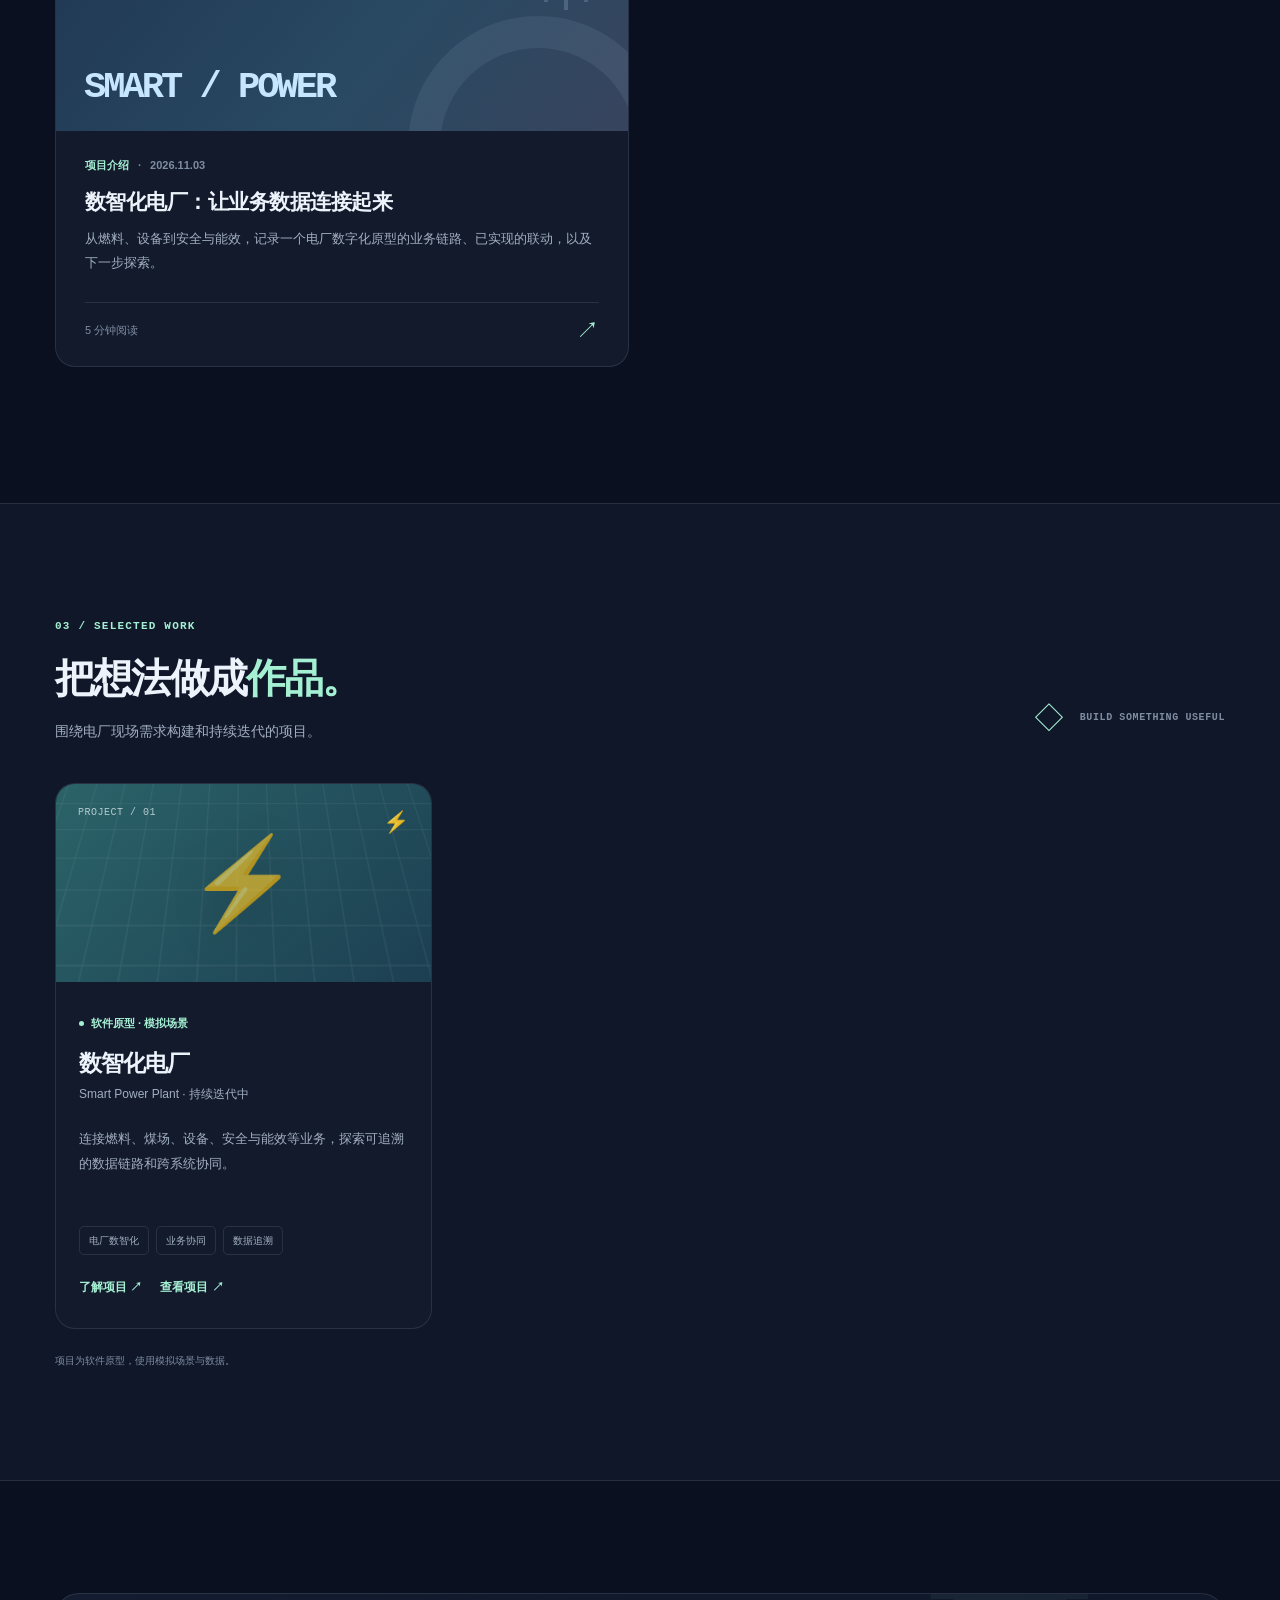
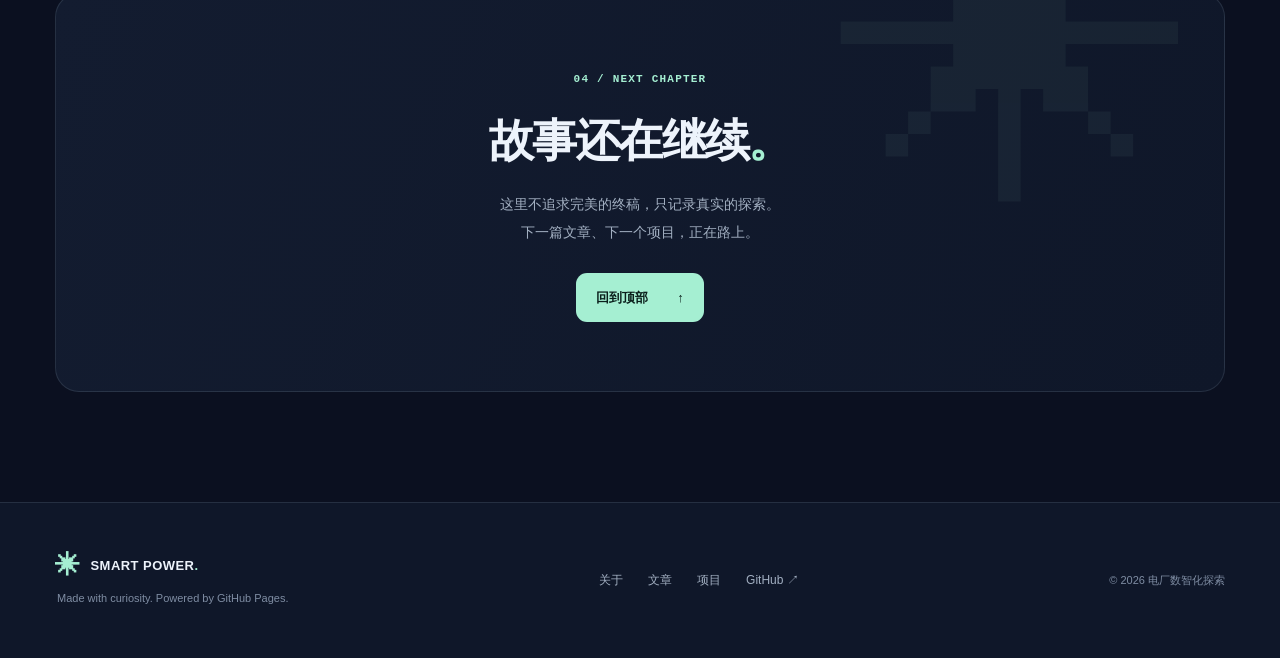
==== commit 6980c80d: "Update portfolio for power plant digitalization" ====
--- a/index.html
+++ b/index.html
@@ -5,11 +5,11 @@
   <meta name="viewport" content="width=device-width, initial-scale=1">
   <meta name="theme-color" content="#0b1020">
   <meta name="description" content="数智化电厂项目：连接燃料、设备、安全与能效的业务探索。">
-  <title>个人空间 · 记录想法与作品</title>
+  <title>电厂数智化 · 项目作品集</title>
   <link rel="icon" type="image/svg+xml" href="./favicon.svg">
-  <link rel="stylesheet" href="./assets/style.css?v=20261103-2">
-  <script src="./assets/site-data.js?v=20261103-2" defer></script>
-  <script src="./assets/app.js?v=20261103-2" defer></script>
+  <link rel="stylesheet" href="./assets/style.css?v=20261106-1">
+  <script src="./assets/site-data.js?v=20261106-1" defer></script>
+  <script src="./assets/app.js?v=20261106-1" defer></script>
 </head>
 <body data-page="home">
   <div class="background-noise" aria-hidden="true"></div>
@@ -36,10 +36,10 @@
   <main id="main">
     <section class="hero container" id="home" aria-labelledby="hero-title">
       <div class="hero-copy">
-        <div class="eyebrow"><span class="eyebrow-pulse"></span> A PERSONAL CORNER OF THE INTERNET <span class="eyebrow-dash">/ 2026</span></div>
+        <div class="eyebrow"><span class="eyebrow-pulse"></span> POWER PLANT / DIGITAL PRACTICE <span class="eyebrow-dash">/ 2026</span></div>
         <h1 id="hero-title">探索数智化电厂，<br><span class="hero-gradient">让业务连接起来。</span></h1>
         <p class="hero-description" data-hero-description>从燃料与煤场，到设备、安全和能效，探索电厂业务协同与数据追溯。</p>
-        <div class="hero-ctas"><a class="button button-primary" href="./article.html?slug=smart-power-plant">了解数智化电厂 ↗</a><a class="button button-quiet" href="#projects">查看项目 <span aria-hidden="true">↗</span></a></div>
+        <div class="hero-ctas"><a class="button button-primary" href="./power-plant.html">了解数智化电厂 ↗</a><a class="button button-quiet" href="#projects">查看项目 <span aria-hidden="true">↗</span></a></div>
         <div class="hero-footnote"><span class="line-accent" aria-hidden="true"></span><span>燃料 / 设备 / 安全 / 能效</span></div>
       </div>
       <div class="hero-art" aria-label="个人工作台的装饰插画">
@@ -55,22 +55,22 @@
     </section>
 
     <section class="about-section section-band" id="about" aria-labelledby="about-title"><div class="container about-layout">
-      <div class="section-heading-small"><span class="section-number">01 / ABOUT</span><h2 id="about-title">你好，<br>很高兴在这里相遇<span class="punctuation">。</span></h2></div>
+      <div class="section-heading-small"><span class="section-number">01 / ABOUT</span><h2 id="about-title">从电厂现场，<br>走向数智化<span class="punctuation">。</span></h2></div>
       <div class="about-copy"><div class="about-card"><div class="avatar-block" data-avatar aria-hidden="true">YOU</div><div><div class="about-name" data-person-name>你的名字</div><div class="about-role" data-person-role>开发者 · 记录者 · 终身学习者</div></div><span class="about-star" aria-hidden="true">✳</span></div><p data-about-text>我喜欢把脑海中的想法变成真正可用的东西：可能是一个小工具、一段代码，也可能只是对一个问题的深入思考。这里是作品集，也是持续更新的公开笔记。</p><div class="skill-tags" id="skill-tags"></div></div>
     </div></section>
 
     <section class="section container articles-section" id="articles" aria-labelledby="articles-title">
-      <div class="section-top"><div><span class="section-number">02 / WRITING</span><h2 id="articles-title">一些值得记录的<span class="punctuation">想法。</span></h2><p class="section-subtitle">关于技术、学习，以及好奇心去过的地方。</p></div><div class="section-aside"><span class="tiny-icon" aria-hidden="true">↗</span><span>THINK · WRITE · SHARE</span></div></div>
+      <div class="section-top"><div><span class="section-number">02 / WRITING</span><h2 id="articles-title">一些值得记录的<span class="punctuation">想法。</span></h2><p class="section-subtitle">记录项目思路、业务场景和技术探索。</p></div><div class="section-aside"><span class="tiny-icon" aria-hidden="true">↗</span><span>THINK · WRITE · SHARE</span></div></div>
       <div class="article-tools"><div class="filter-group" id="article-filters" aria-label="文章分类筛选"></div><label class="search-box"><span aria-hidden="true">⌕</span><input id="article-search" type="search" placeholder="搜索文章..." aria-label="搜索文章"></label></div>
       <div class="article-grid" id="article-grid" aria-live="polite"></div>
       <p class="empty-message" id="article-empty" hidden>暂时没有符合条件的文章，试试其他关键词。</p>
-      <p class="demo-notice">部分文章为模板示例，数智化电厂介绍为项目实际内容。</p>
+      <p class="demo-notice"></p>
     </section>
 
     <section class="projects-section section-band" id="projects" aria-labelledby="projects-title"><div class="container">
-      <div class="section-top"><div><span class="section-number">03 / SELECTED WORK</span><h2 id="projects-title">把想法做成<span class="punctuation">作品。</span></h2><p class="section-subtitle">从灵感到实现，一些正在成长的小项目。</p></div><div class="section-aside"><span class="tiny-icon" aria-hidden="true">◇</span><span>BUILD SOMETHING USEFUL</span></div></div>
+      <div class="section-top"><div><span class="section-number">03 / SELECTED WORK</span><h2 id="projects-title">把想法做成<span class="punctuation">作品。</span></h2><p class="section-subtitle">围绕电厂现场需求构建和持续迭代的项目。</p></div><div class="section-aside"><span class="tiny-icon" aria-hidden="true">◇</span><span>BUILD SOMETHING USEFUL</span></div></div>
       <div class="project-grid" id="project-grid"></div>
-      <p class="demo-notice">数智化电厂为实际项目；其他项目卡片为模板示例。</p>
+      <p class="demo-notice">项目为软件原型，使用模拟场景与数据。</p>
     </div></section>
 
     <section class="closing-section container" aria-labelledby="closing-title"><div class="closing-card"><div class="closing-decoration" aria-hidden="true">✳</div><span class="section-number">04 / NEXT CHAPTER</span><h2 id="closing-title">故事还在继续<span class="punctuation">。</span></h2><p>这里不追求完美的终稿，只记录真实的探索。<br>下一篇文章、下一个项目，正在路上。</p><a href="#home" class="button button-primary">回到顶部 <span aria-hidden="true">↑</span></a></div></section>
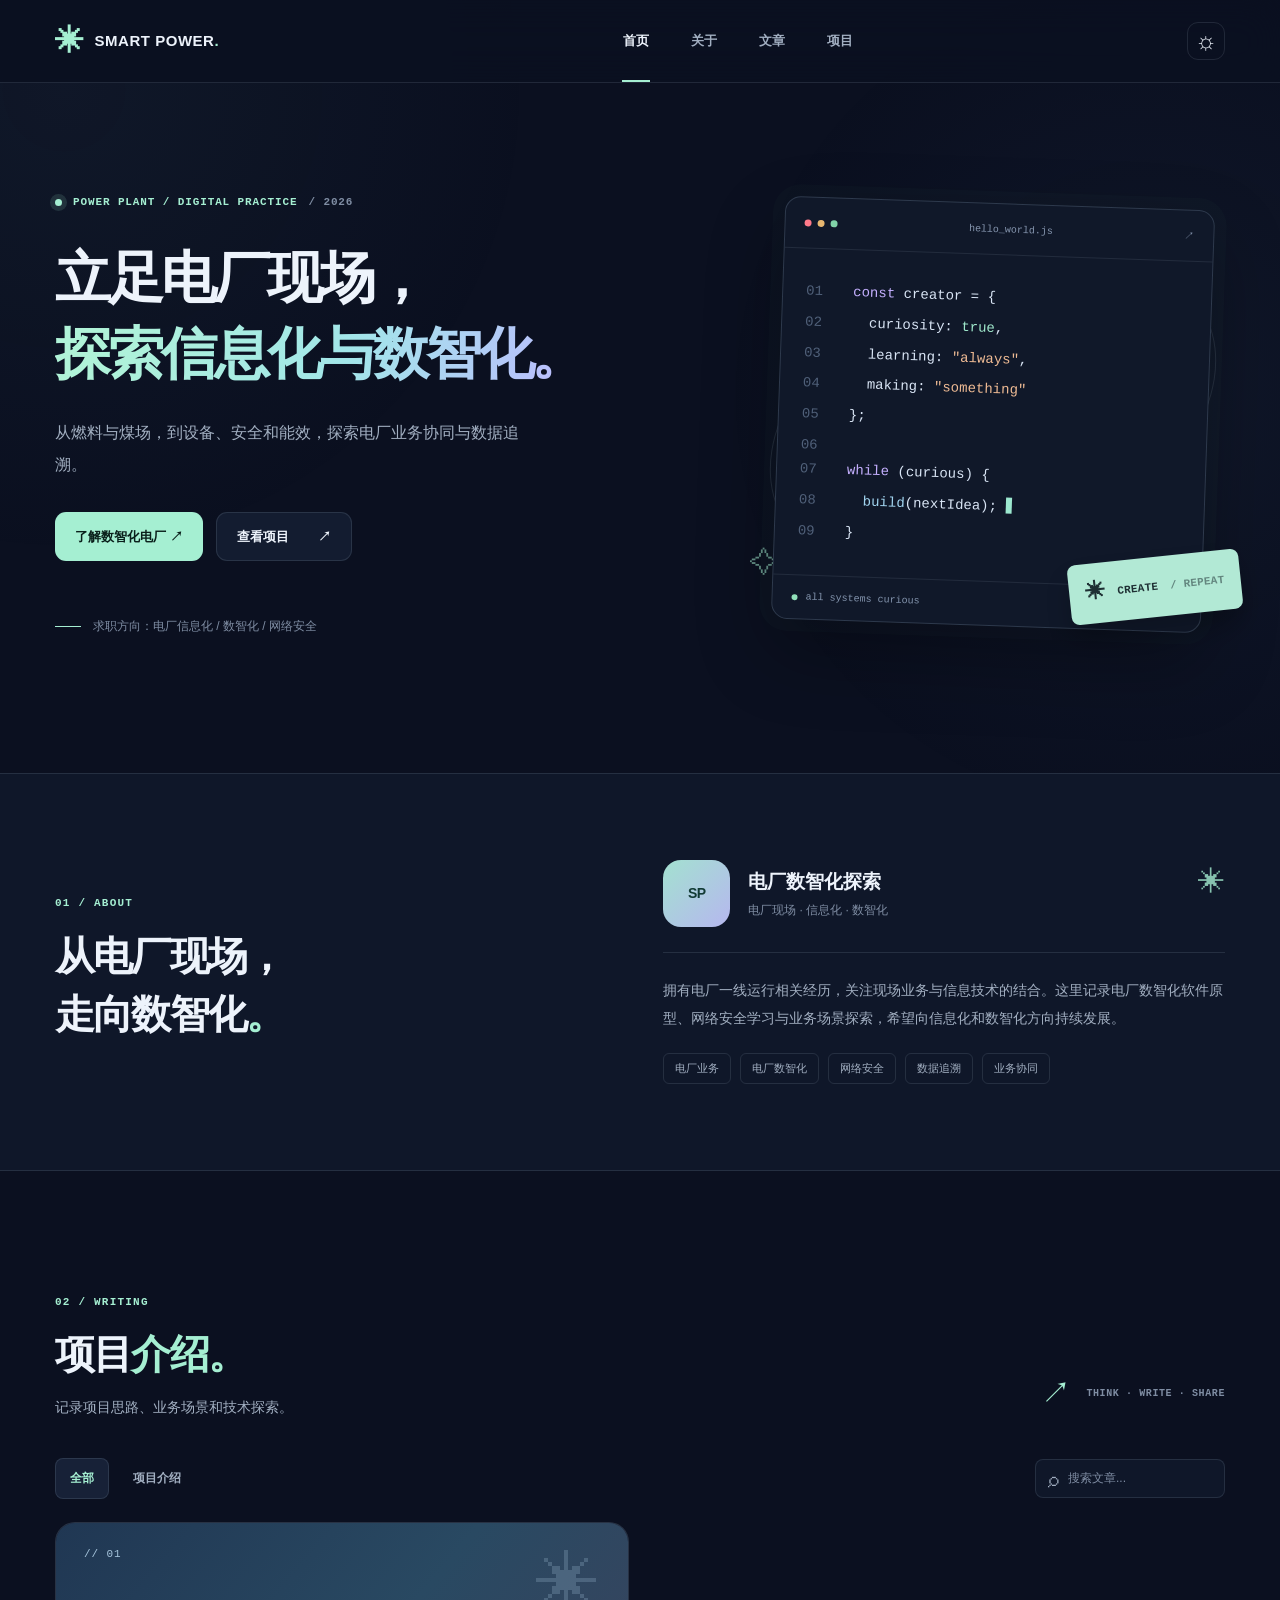
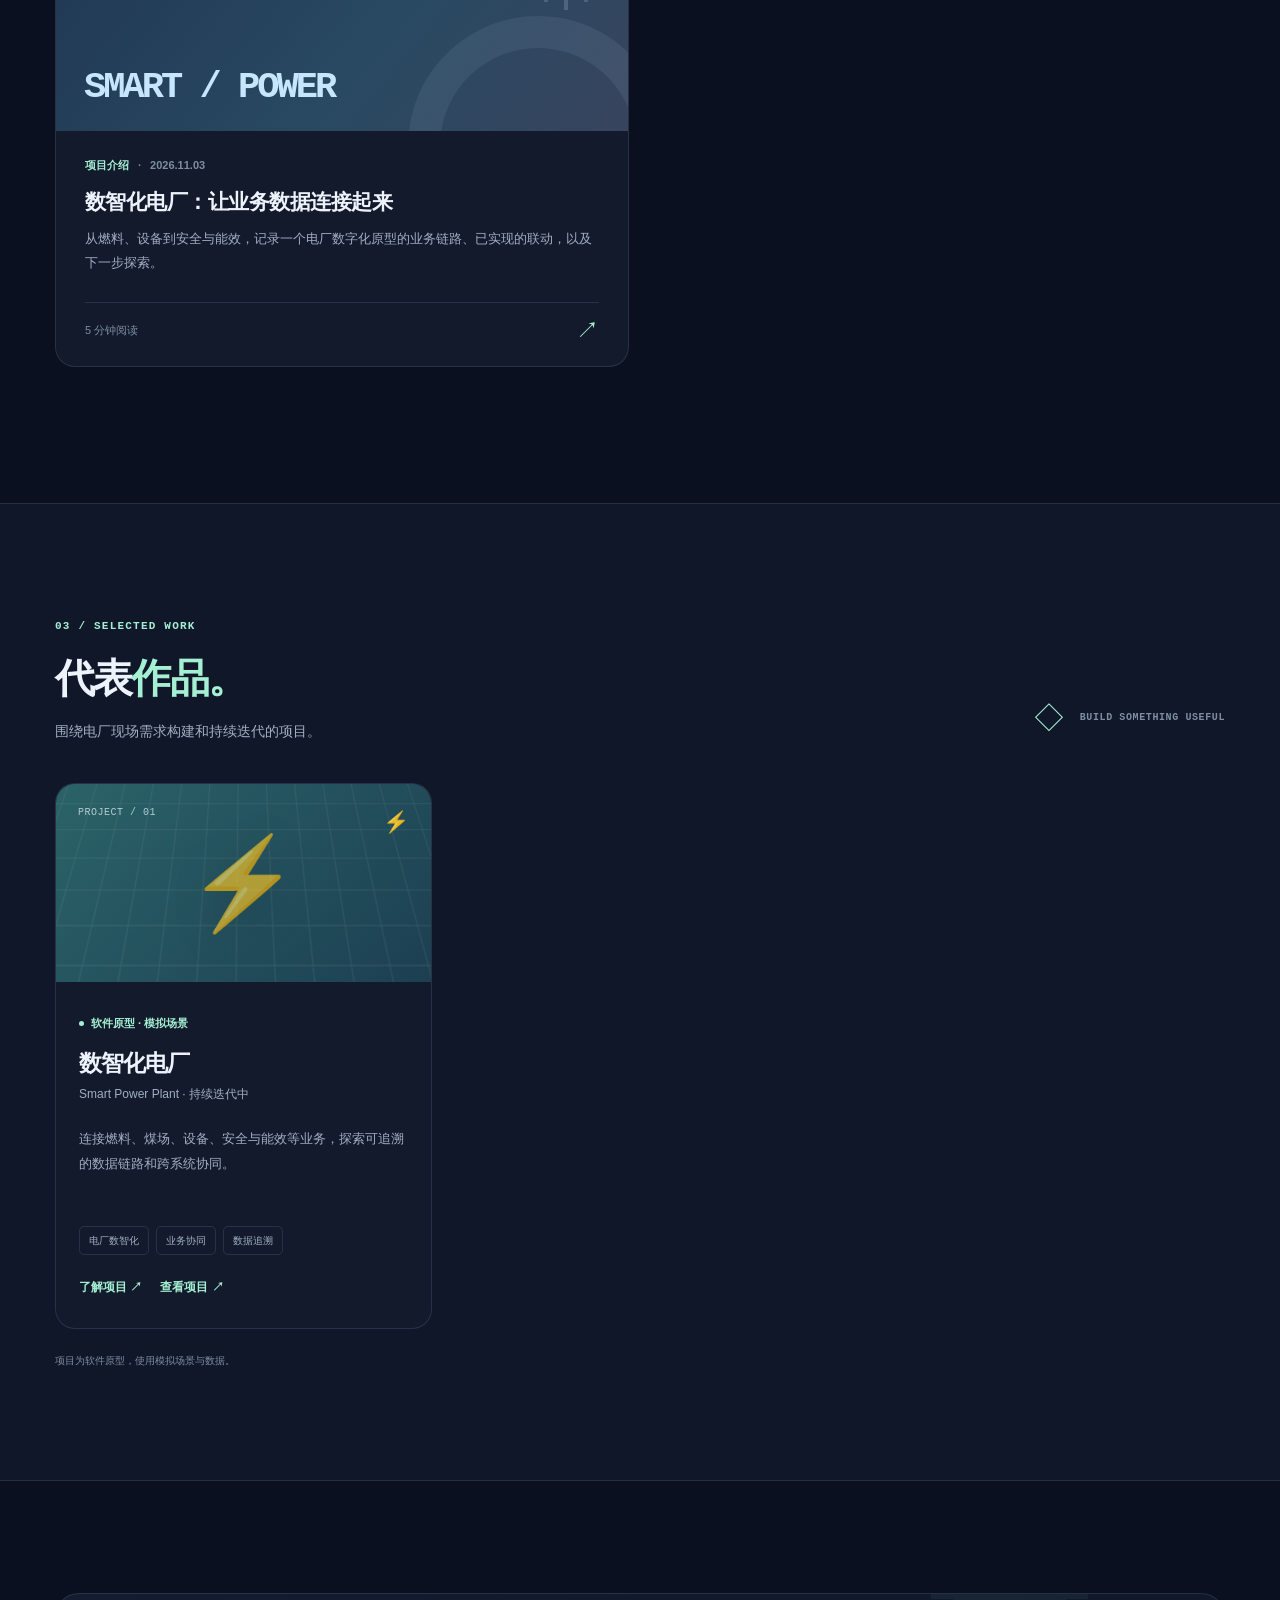
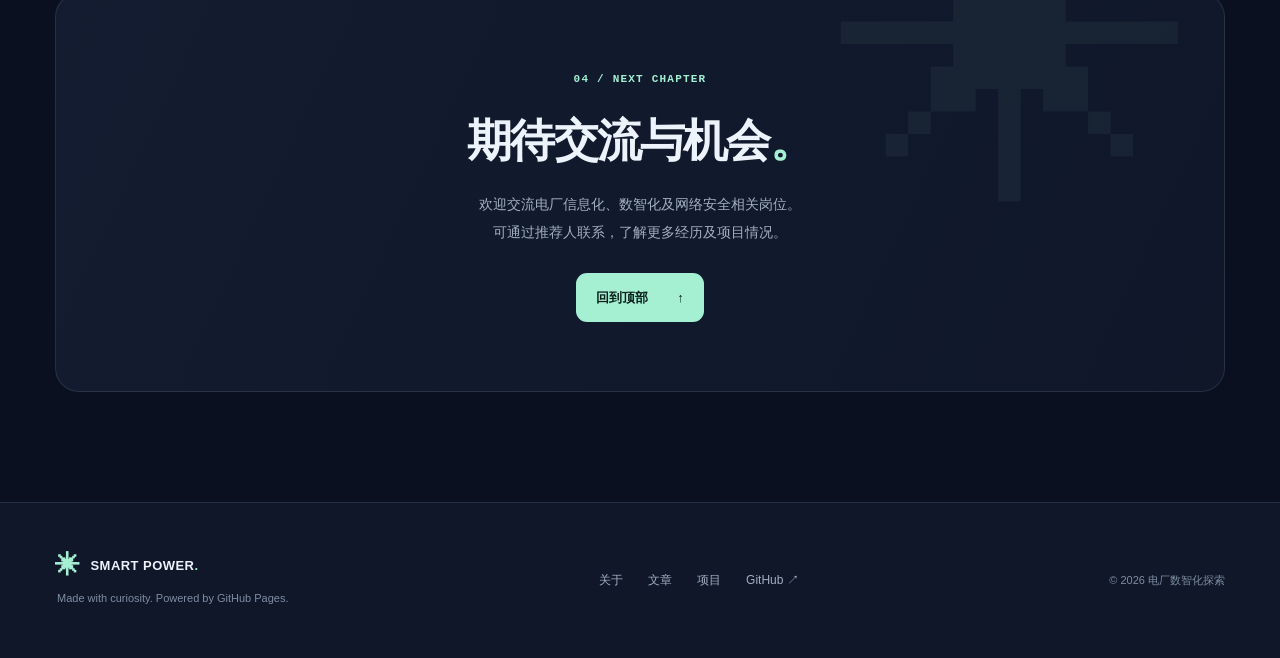
==== commit cb4ca77c: "Present portfolio for job referrals" ====
--- a/index.html
+++ b/index.html
@@ -7,9 +7,9 @@
   <meta name="description" content="数智化电厂项目：连接燃料、设备、安全与能效的业务探索。">
   <title>电厂数智化 · 项目作品集</title>
   <link rel="icon" type="image/svg+xml" href="./favicon.svg">
-  <link rel="stylesheet" href="./assets/style.css?v=20261106-1">
-  <script src="./assets/site-data.js?v=20261106-1" defer></script>
-  <script src="./assets/app.js?v=20261106-1" defer></script>
+  <link rel="stylesheet" href="./assets/style.css?v=20261106-2">
+  <script src="./assets/site-data.js?v=20261106-2" defer></script>
+  <script src="./assets/app.js?v=20261106-2" defer></script>
 </head>
 <body data-page="home">
   <div class="background-noise" aria-hidden="true"></div>
@@ -37,10 +37,10 @@
     <section class="hero container" id="home" aria-labelledby="hero-title">
       <div class="hero-copy">
         <div class="eyebrow"><span class="eyebrow-pulse"></span> POWER PLANT / DIGITAL PRACTICE <span class="eyebrow-dash">/ 2026</span></div>
-        <h1 id="hero-title">探索数智化电厂，<br><span class="hero-gradient">让业务连接起来。</span></h1>
+        <h1 id="hero-title">立足电厂现场，<br><span class="hero-gradient">探索信息化与数智化。</span></h1>
         <p class="hero-description" data-hero-description>从燃料与煤场，到设备、安全和能效，探索电厂业务协同与数据追溯。</p>
         <div class="hero-ctas"><a class="button button-primary" href="./power-plant.html">了解数智化电厂 ↗</a><a class="button button-quiet" href="#projects">查看项目 <span aria-hidden="true">↗</span></a></div>
-        <div class="hero-footnote"><span class="line-accent" aria-hidden="true"></span><span>燃料 / 设备 / 安全 / 能效</span></div>
+        <div class="hero-footnote"><span class="line-accent" aria-hidden="true"></span><span>求职方向：电厂信息化 / 数智化 / 网络安全</span></div>
       </div>
       <div class="hero-art" aria-label="个人工作台的装饰插画">
         <div class="orbit orbit-one"></div><div class="orbit orbit-two"></div>
@@ -60,7 +60,7 @@
     </div></section>
 
     <section class="section container articles-section" id="articles" aria-labelledby="articles-title">
-      <div class="section-top"><div><span class="section-number">02 / WRITING</span><h2 id="articles-title">一些值得记录的<span class="punctuation">想法。</span></h2><p class="section-subtitle">记录项目思路、业务场景和技术探索。</p></div><div class="section-aside"><span class="tiny-icon" aria-hidden="true">↗</span><span>THINK · WRITE · SHARE</span></div></div>
+      <div class="section-top"><div><span class="section-number">02 / WRITING</span><h2 id="articles-title">项目<span class="punctuation">介绍。</span></h2><p class="section-subtitle">记录项目思路、业务场景和技术探索。</p></div><div class="section-aside"><span class="tiny-icon" aria-hidden="true">↗</span><span>THINK · WRITE · SHARE</span></div></div>
       <div class="article-tools"><div class="filter-group" id="article-filters" aria-label="文章分类筛选"></div><label class="search-box"><span aria-hidden="true">⌕</span><input id="article-search" type="search" placeholder="搜索文章..." aria-label="搜索文章"></label></div>
       <div class="article-grid" id="article-grid" aria-live="polite"></div>
       <p class="empty-message" id="article-empty" hidden>暂时没有符合条件的文章，试试其他关键词。</p>
@@ -68,12 +68,12 @@
     </section>
 
     <section class="projects-section section-band" id="projects" aria-labelledby="projects-title"><div class="container">
-      <div class="section-top"><div><span class="section-number">03 / SELECTED WORK</span><h2 id="projects-title">把想法做成<span class="punctuation">作品。</span></h2><p class="section-subtitle">围绕电厂现场需求构建和持续迭代的项目。</p></div><div class="section-aside"><span class="tiny-icon" aria-hidden="true">◇</span><span>BUILD SOMETHING USEFUL</span></div></div>
+      <div class="section-top"><div><span class="section-number">03 / SELECTED WORK</span><h2 id="projects-title">代表<span class="punctuation">作品。</span></h2><p class="section-subtitle">围绕电厂现场需求构建和持续迭代的项目。</p></div><div class="section-aside"><span class="tiny-icon" aria-hidden="true">◇</span><span>BUILD SOMETHING USEFUL</span></div></div>
       <div class="project-grid" id="project-grid"></div>
       <p class="demo-notice">项目为软件原型，使用模拟场景与数据。</p>
     </div></section>
 
-    <section class="closing-section container" aria-labelledby="closing-title"><div class="closing-card"><div class="closing-decoration" aria-hidden="true">✳</div><span class="section-number">04 / NEXT CHAPTER</span><h2 id="closing-title">故事还在继续<span class="punctuation">。</span></h2><p>这里不追求完美的终稿，只记录真实的探索。<br>下一篇文章、下一个项目，正在路上。</p><a href="#home" class="button button-primary">回到顶部 <span aria-hidden="true">↑</span></a></div></section>
+    <section class="closing-section container" aria-labelledby="closing-title"><div class="closing-card"><div class="closing-decoration" aria-hidden="true">✳</div><span class="section-number">04 / NEXT CHAPTER</span><h2 id="closing-title">期待交流与机会<span class="punctuation">。</span></h2><p>欢迎交流电厂信息化、数智化及网络安全相关岗位。<br>可通过推荐人联系，了解更多经历及项目情况。</p><a href="#home" class="button button-primary">回到顶部 <span aria-hidden="true">↑</span></a></div></section>
   </main>
   <footer class="site-footer"><div class="container footer-inner"><div><a class="brand footer-brand" href="./"><span class="brand-mark" aria-hidden="true">✳</span><span data-brand>YOUR SPACE</span><span class="brand-dot">.</span></a><p>Made with curiosity. Powered by GitHub Pages.</p></div><div class="footer-links"><a href="#about">关于</a><a href="#articles">文章</a><a href="#projects">项目</a><a id="github-link" href="https://github.com" target="_blank" rel="noopener noreferrer" hidden>GitHub ↗</a></div><span class="copyright" id="copyright">© 2026</span></div></footer>
 </body>
